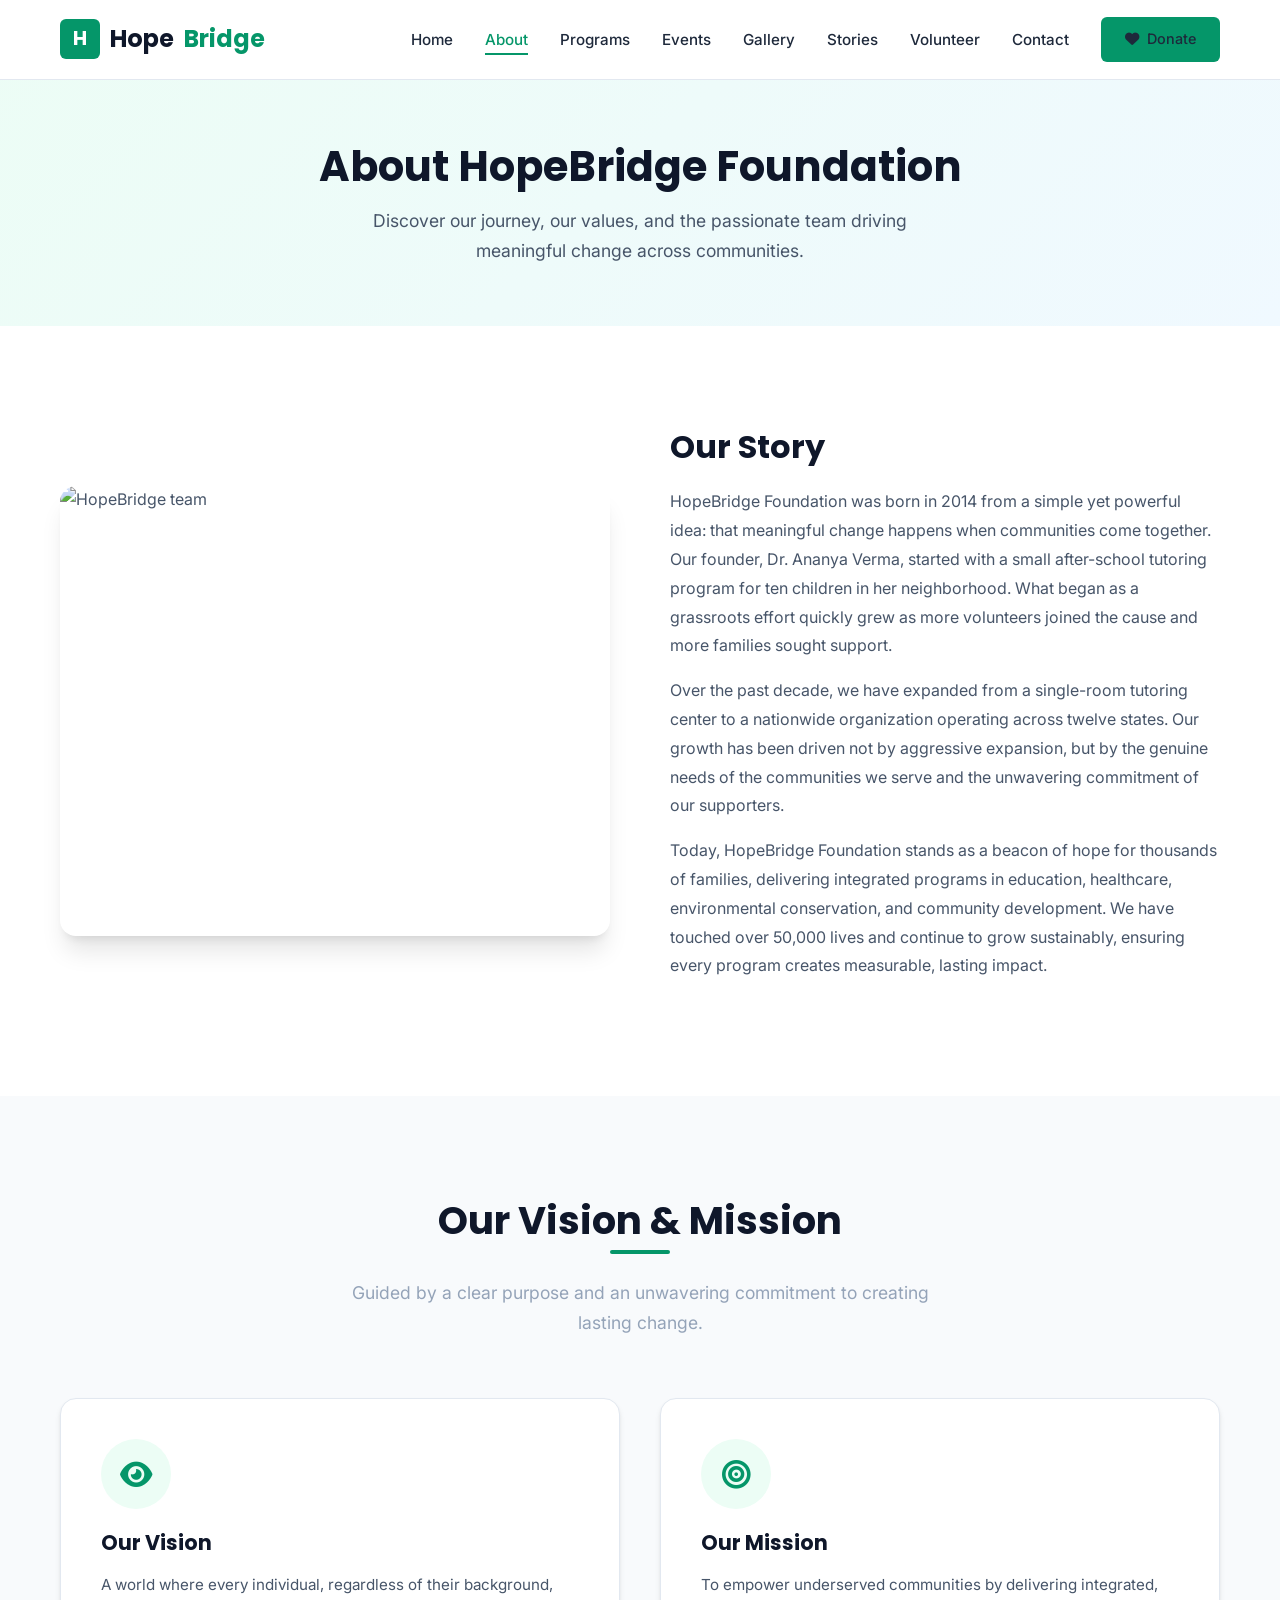
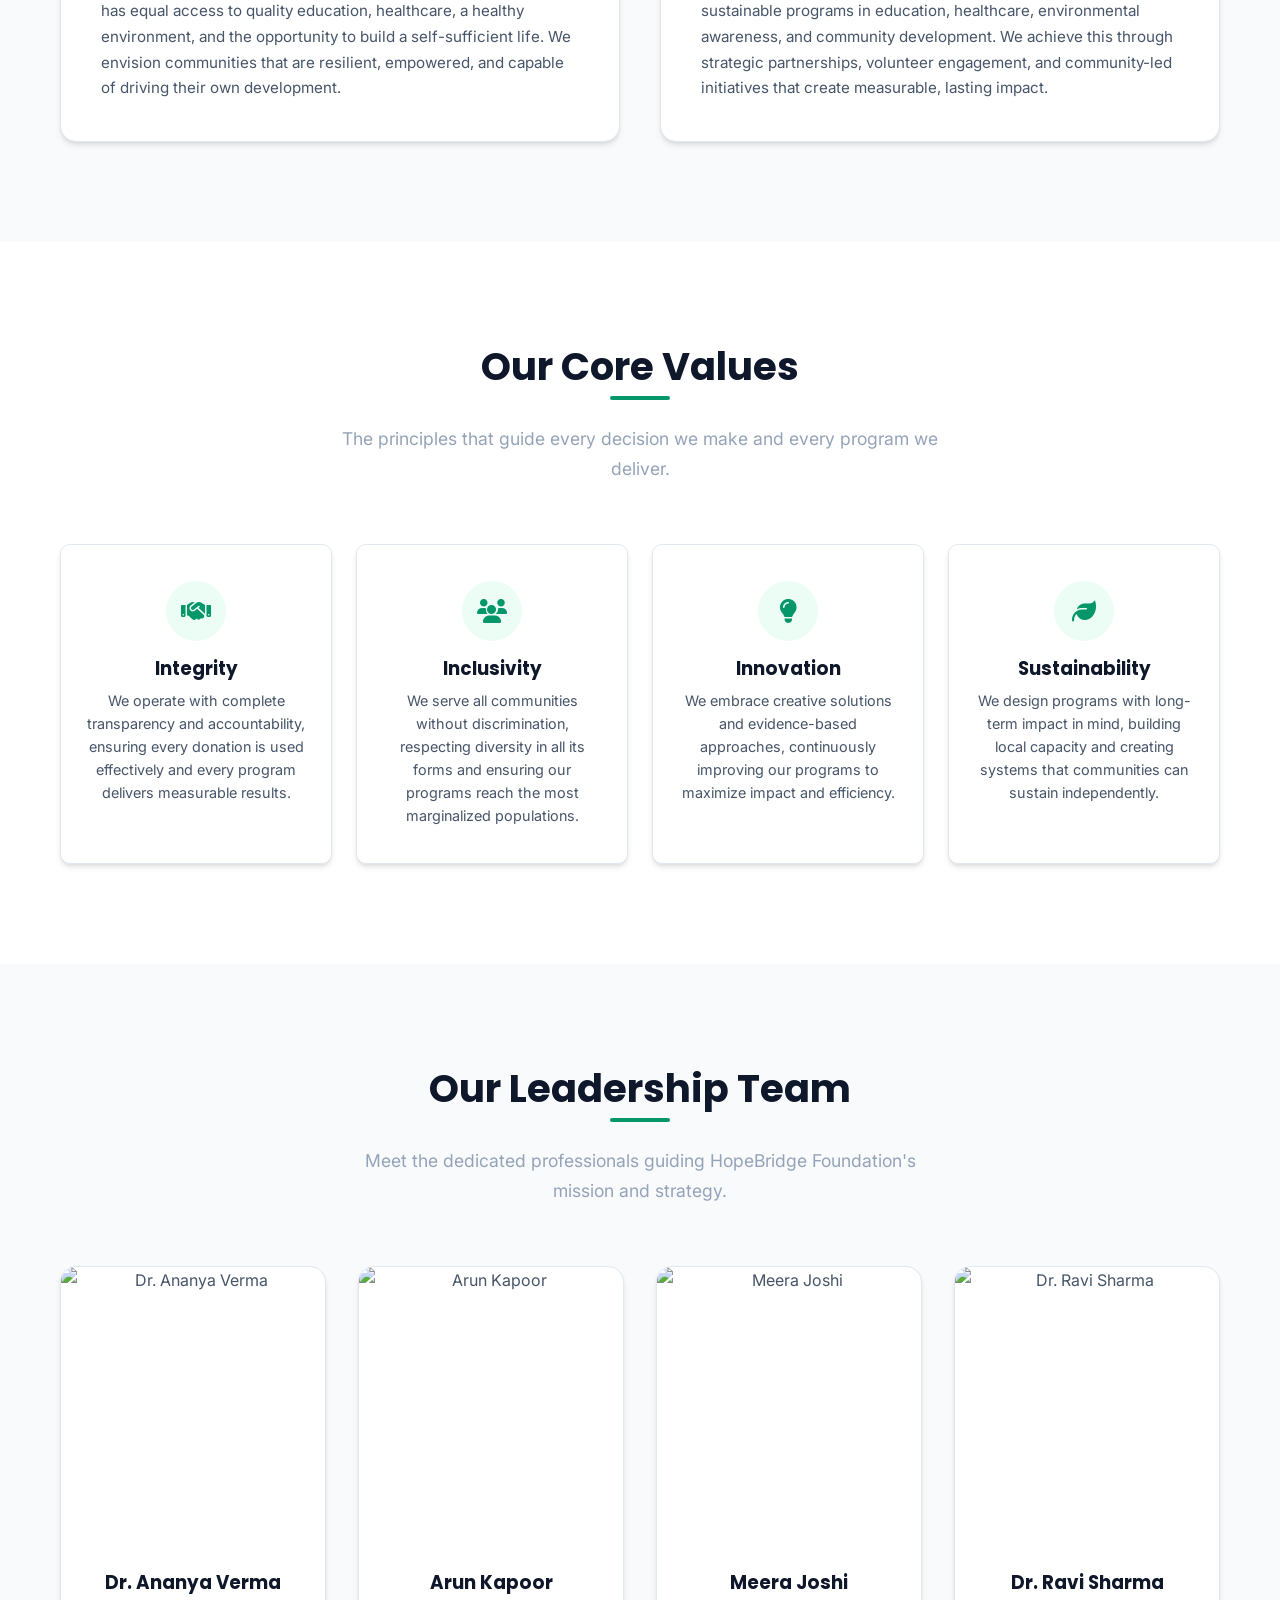
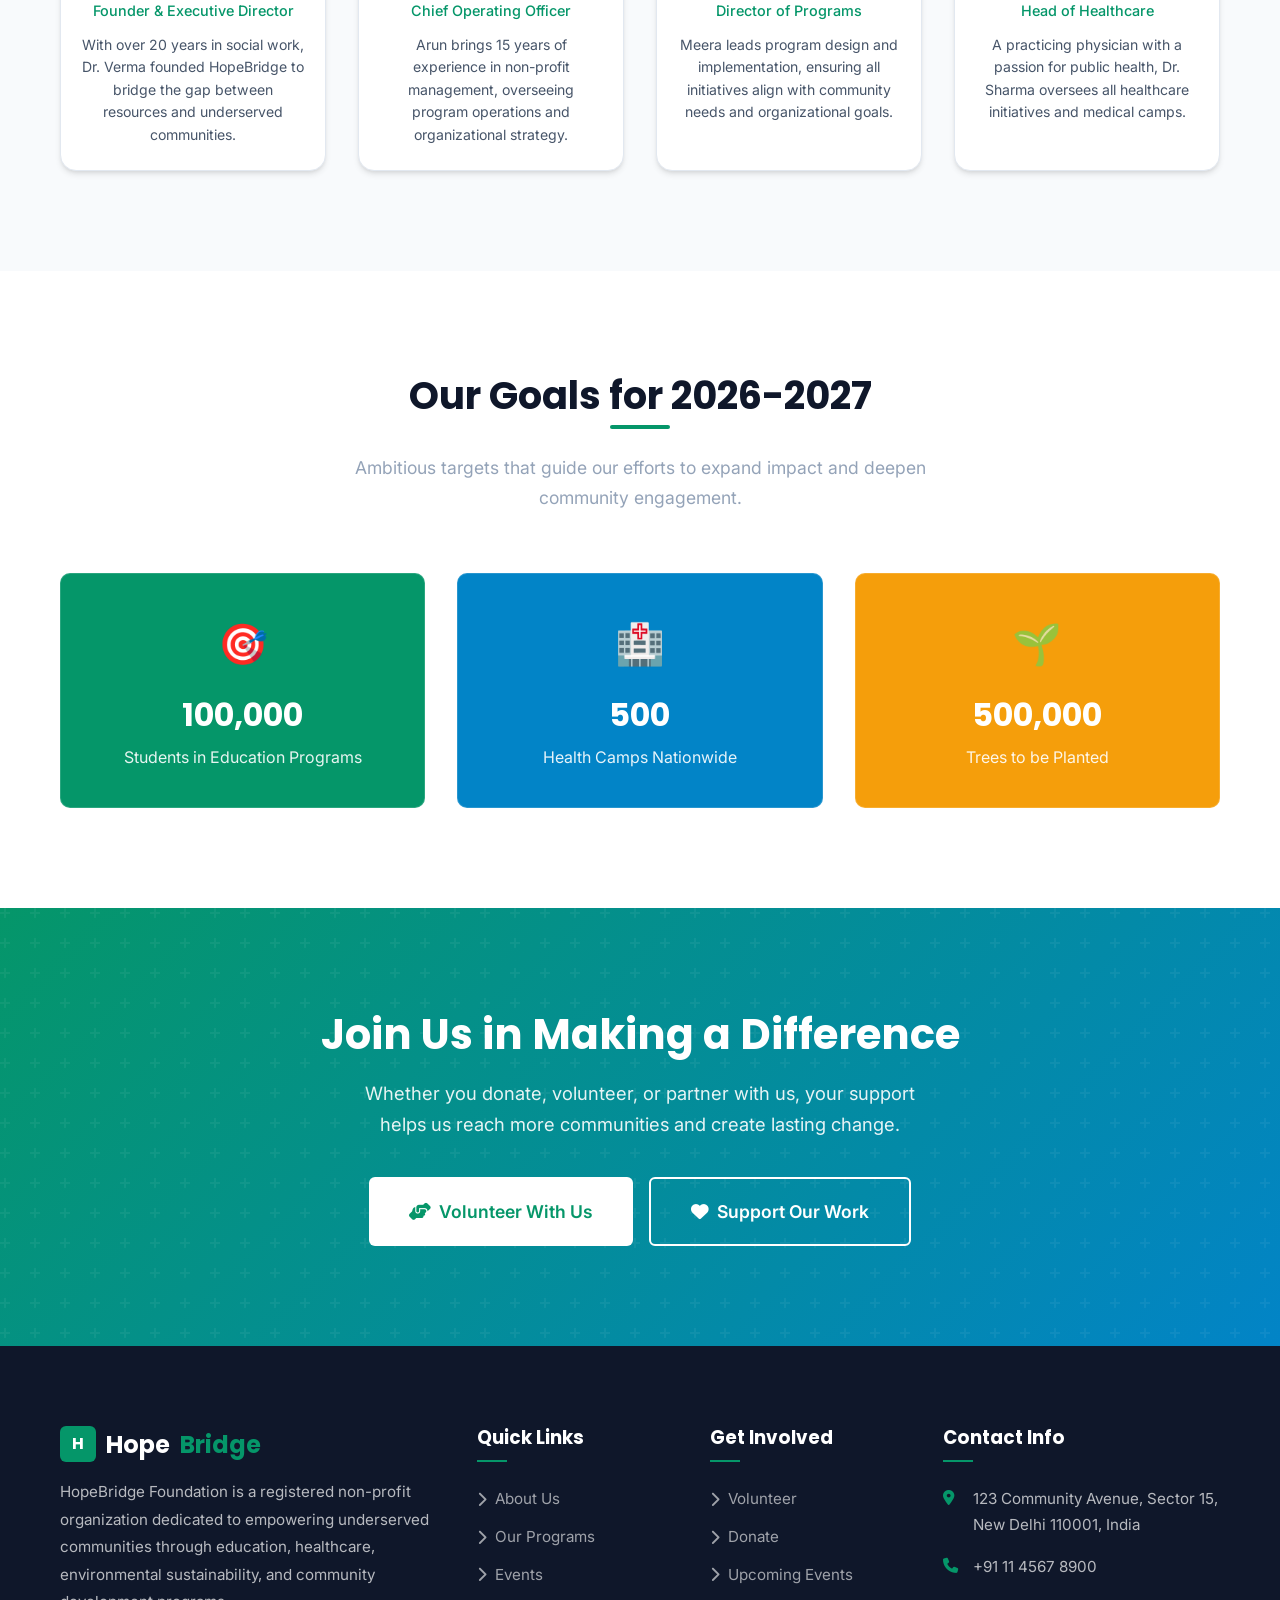
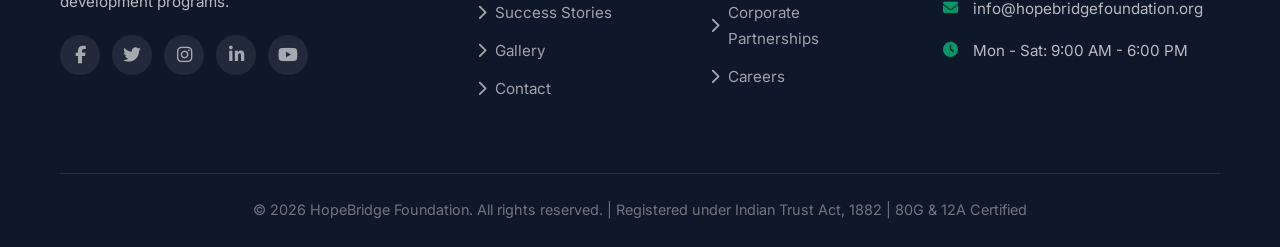
==== about.html @ fc859c62 "Initial commit: HopeBridge Foundation NGO Website" ====
<!DOCTYPE html>
<html lang="en">
<head>
  <meta charset="UTF-8">
  <meta name="viewport" content="width=device-width, initial-scale=1.0">
  <meta name="description" content="Learn about HopeBridge Foundation's story, mission, vision, core values, and leadership team. Discover how we're making a difference.">
  <title>About Us | HopeBridge Foundation</title>
  <link rel="preconnect" href="https://fonts.googleapis.com">
  <link rel="preconnect" href="https://fonts.gstatic.com" crossorigin>
  <link href="https://fonts.googleapis.com/css2?family=Inter:wght@400;500;600;700&family=Poppins:wght@600;700;800&display=swap" rel="stylesheet">
  <link rel="stylesheet" href="https://cdnjs.cloudflare.com/ajax/libs/font-awesome/6.5.1/css/all.min.css">
  <link rel="stylesheet" href="css/style.css">
  <link rel="icon" type="image/svg+xml" href="data:image/svg+xml,%3Csvg xmlns='http://www.w3.org/2000/svg' viewBox='0 0 100 100'%3E%3Crect width='100' height='100' rx='20' fill='%23059669'/%3E%3Ctext x='50' y='68' font-size='50' text-anchor='middle' fill='white' font-family='Arial' font-weight='bold'%3EH%3C/text%3E%3C/svg%3E">
</head>
<body>
  <nav class="navbar" role="navigation" aria-label="Main navigation">
    <div class="container">
      <a href="index.html" class="nav-brand">
        <div class="brand-icon">H</div>
        Hope<span>Bridge</span>
      </a>
      <ul class="nav-links" id="navLinks">
        <li><a href="index.html">Home</a></li>
        <li><a href="about.html" class="active">About</a></li>
        <li><a href="programs.html">Programs</a></li>
        <li><a href="events.html">Events</a></li>
        <li><a href="gallery.html">Gallery</a></li>
        <li><a href="stories.html">Stories</a></li>
        <li><a href="volunteer.html">Volunteer</a></li>
        <li><a href="contact.html">Contact</a></li>
        <li><a href="donate.html" class="btn btn-primary btn-sm"><i class="fas fa-heart"></i> Donate</a></li>
      </ul>
      <button class="nav-toggle" id="navToggle" aria-label="Toggle navigation menu">
        <span></span>
        <span></span>
        <span></span>
      </button>
    </div>
  </nav>

  <section class="page-header">
    <div class="container">
      <h1>About HopeBridge Foundation</h1>
      <p>Discover our journey, our values, and the passionate team driving meaningful change across communities.</p>
    </div>
  </section>

  <!-- Foundation Story -->
  <section class="section">
    <div class="container">
      <div class="about-intro">
        <div class="about-intro-image reveal">
          <img src="https://images.unsplash.com/photo-1559027615-cd4628902d4a?w=800&q=80" alt="HopeBridge team" loading="lazy">
        </div>
        <div class="about-intro-content reveal">
          <h2>Our Story</h2>
          <p>HopeBridge Foundation was born in 2014 from a simple yet powerful idea: that meaningful change happens when communities come together. Our founder, Dr. Ananya Verma, started with a small after-school tutoring program for ten children in her neighborhood. What began as a grassroots effort quickly grew as more volunteers joined the cause and more families sought support.</p>
          <p>Over the past decade, we have expanded from a single-room tutoring center to a nationwide organization operating across twelve states. Our growth has been driven not by aggressive expansion, but by the genuine needs of the communities we serve and the unwavering commitment of our supporters.</p>
          <p>Today, HopeBridge Foundation stands as a beacon of hope for thousands of families, delivering integrated programs in education, healthcare, environmental conservation, and community development. We have touched over 50,000 lives and continue to grow sustainably, ensuring every program creates measurable, lasting impact.</p>
        </div>
      </div>
    </div>
  </section>

  <!-- Vision & Mission -->
  <section class="section section-bg">
    <div class="container">
      <div class="section-header reveal">
        <h2>Our Vision & Mission</h2>
        <p>Guided by a clear purpose and an unwavering commitment to creating lasting change.</p>
      </div>
      <div style="display: grid; grid-template-columns: 1fr 1fr; gap: 40px;">
        <div class="mission-card reveal" style="text-align: left; padding: 40px;">
          <div class="mission-icon" style="margin: 0 0 20px;"><i class="fas fa-eye"></i></div>
          <h3 style="margin-bottom: 16px;">Our Vision</h3>
          <p>A world where every individual, regardless of their background, has equal access to quality education, healthcare, a healthy environment, and the opportunity to build a self-sufficient life. We envision communities that are resilient, empowered, and capable of driving their own development.</p>
        </div>
        <div class="mission-card reveal" style="text-align: left; padding: 40px;">
          <div class="mission-icon" style="margin: 0 0 20px;"><i class="fas fa-bullseye"></i></div>
          <h3 style="margin-bottom: 16px;">Our Mission</h3>
          <p>To empower underserved communities by delivering integrated, sustainable programs in education, healthcare, environmental awareness, and community development. We achieve this through strategic partnerships, volunteer engagement, and community-led initiatives that create measurable, lasting impact.</p>
        </div>
      </div>
    </div>
  </section>

  <!-- Core Values -->
  <section class="section">
    <div class="container">
      <div class="section-header reveal">
        <h2>Our Core Values</h2>
        <p>The principles that guide every decision we make and every program we deliver.</p>
      </div>
      <div class="values-grid">
        <div class="value-card reveal">
          <div class="value-icon"><i class="fas fa-handshake"></i></div>
          <h3>Integrity</h3>
          <p>We operate with complete transparency and accountability, ensuring every donation is used effectively and every program delivers measurable results.</p>
        </div>
        <div class="value-card reveal">
          <div class="value-icon"><i class="fas fa-users"></i></div>
          <h3>Inclusivity</h3>
          <p>We serve all communities without discrimination, respecting diversity in all its forms and ensuring our programs reach the most marginalized populations.</p>
        </div>
        <div class="value-card reveal">
          <div class="value-icon"><i class="fas fa-lightbulb"></i></div>
          <h3>Innovation</h3>
          <p>We embrace creative solutions and evidence-based approaches, continuously improving our programs to maximize impact and efficiency.</p>
        </div>
        <div class="value-card reveal">
          <div class="value-icon"><i class="fas fa-leaf"></i></div>
          <h3>Sustainability</h3>
          <p>We design programs with long-term impact in mind, building local capacity and creating systems that communities can sustain independently.</p>
        </div>
      </div>
    </div>
  </section>

  <!-- Leadership Team -->
  <section class="section section-bg">
    <div class="container">
      <div class="section-header reveal">
        <h2>Our Leadership Team</h2>
        <p>Meet the dedicated professionals guiding HopeBridge Foundation's mission and strategy.</p>
      </div>
      <div class="team-grid">
        <div class="team-card reveal">
          <div class="team-card-image">
            <img src="https://images.unsplash.com/photo-1573496359142-b8d87734a5a2?w=400&q=80" alt="Dr. Ananya Verma" loading="lazy">
          </div>
          <div class="team-card-body">
            <h3>Dr. Ananya Verma</h3>
            <p class="role">Founder & Executive Director</p>
            <p>With over 20 years in social work, Dr. Verma founded HopeBridge to bridge the gap between resources and underserved communities.</p>
          </div>
        </div>
        <div class="team-card reveal">
          <div class="team-card-image">
            <img src="https://images.unsplash.com/photo-1507003211169-0a1dd7228f2d?w=400&q=80" alt="Arun Kapoor" loading="lazy">
          </div>
          <div class="team-card-body">
            <h3>Arun Kapoor</h3>
            <p class="role">Chief Operating Officer</p>
            <p>Arun brings 15 years of experience in non-profit management, overseeing program operations and organizational strategy.</p>
          </div>
        </div>
        <div class="team-card reveal">
          <div class="team-card-image">
            <img src="https://images.unsplash.com/photo-1580489944761-15a19d654956?w=400&q=80" alt="Meera Joshi" loading="lazy">
          </div>
          <div class="team-card-body">
            <h3>Meera Joshi</h3>
            <p class="role">Director of Programs</p>
            <p>Meera leads program design and implementation, ensuring all initiatives align with community needs and organizational goals.</p>
          </div>
        </div>
        <div class="team-card reveal">
          <div class="team-card-image">
            <img src="https://images.unsplash.com/photo-1472099645785-5658abf4ff4e?w=400&q=80" alt="Dr. Ravi Sharma" loading="lazy">
          </div>
          <div class="team-card-body">
            <h3>Dr. Ravi Sharma</h3>
            <p class="role">Head of Healthcare</p>
            <p>A practicing physician with a passion for public health, Dr. Sharma oversees all healthcare initiatives and medical camps.</p>
          </div>
        </div>
      </div>
    </div>
  </section>

  <!-- Organizational Goals -->
  <section class="section">
    <div class="container">
      <div class="section-header reveal">
        <h2>Our Goals for 2026-2027</h2>
        <p>Ambitious targets that guide our efforts to expand impact and deepen community engagement.</p>
      </div>
      <div style="display: grid; grid-template-columns: repeat(3, 1fr); gap: 32px;">
        <div class="counter-item" style="background: var(--primary); color: white; text-align: center; padding: 36px 24px; border-radius: var(--radius);">
          <div style="font-size: 2.5rem; margin-bottom: 16px;">🎯</div>
          <h3 style="color: white; font-size: 2rem; margin-bottom: 8px;">100,000</h3>
          <p style="color: rgba(255,255,255,0.9); font-size: 1rem;">Students in Education Programs</p>
        </div>
        <div class="counter-item" style="background: var(--secondary); color: white; text-align: center; padding: 36px 24px; border-radius: var(--radius);">
          <div style="font-size: 2.5rem; margin-bottom: 16px;">🏥</div>
          <h3 style="color: white; font-size: 2rem; margin-bottom: 8px;">500</h3>
          <p style="color: rgba(255,255,255,0.9); font-size: 1rem;">Health Camps Nationwide</p>
        </div>
        <div class="counter-item" style="background: var(--accent); color: white; text-align: center; padding: 36px 24px; border-radius: var(--radius);">
          <div style="font-size: 2.5rem; margin-bottom: 16px;">🌱</div>
          <h3 style="color: white; font-size: 2rem; margin-bottom: 8px;">500,000</h3>
          <p style="color: rgba(255,255,255,0.9); font-size: 1rem;">Trees to be Planted</p>
        </div>
      </div>
    </div>
  </section>

  <!-- CTA -->
  <section class="cta-section">
    <div class="container">
      <h2 class="reveal">Join Us in Making a Difference</h2>
      <p class="reveal">Whether you donate, volunteer, or partner with us, your support helps us reach more communities and create lasting change.</p>
      <div class="cta-buttons reveal">
        <a href="volunteer.html" class="btn btn-white btn-lg"><i class="fas fa-hands-helping"></i> Volunteer With Us</a>
        <a href="donate.html" class="btn btn-outline btn-lg" style="border-color: white; color: white;"><i class="fas fa-heart"></i> Support Our Work</a>
      </div>
    </div>
  </section>

  <footer class="footer">
    <div class="container">
      <div class="footer-grid">
        <div class="footer-about">
          <h3><div class="brand-icon" style="width:36px;height:36px;font-size:1rem;display:inline-flex;align-items:center;justify-content:center;background:var(--primary);border-radius:6px;color:white;font-weight:700;">H</div> Hope<span>Bridge</span></h3>
          <p>HopeBridge Foundation is a registered non-profit organization dedicated to empowering underserved communities through education, healthcare, environmental sustainability, and community development programs.</p>
          <div class="footer-social">
            <a href="#" aria-label="Facebook"><i class="fab fa-facebook-f"></i></a>
            <a href="#" aria-label="Twitter"><i class="fab fa-twitter"></i></a>
            <a href="#" aria-label="Instagram"><i class="fab fa-instagram"></i></a>
            <a href="#" aria-label="LinkedIn"><i class="fab fa-linkedin-in"></i></a>
            <a href="#" aria-label="YouTube"><i class="fab fa-youtube"></i></a>
          </div>
        </div>
        <div>
          <h4>Quick Links</h4>
          <ul class="footer-links">
            <li><a href="about.html"><i class="fas fa-chevron-right"></i> About Us</a></li>
            <li><a href="programs.html"><i class="fas fa-chevron-right"></i> Our Programs</a></li>
            <li><a href="events.html"><i class="fas fa-chevron-right"></i> Events</a></li>
            <li><a href="stories.html"><i class="fas fa-chevron-right"></i> Success Stories</a></li>
            <li><a href="gallery.html"><i class="fas fa-chevron-right"></i> Gallery</a></li>
            <li><a href="contact.html"><i class="fas fa-chevron-right"></i> Contact</a></li>
          </ul>
        </div>
        <div>
          <h4>Get Involved</h4>
          <ul class="footer-links">
            <li><a href="volunteer.html"><i class="fas fa-chevron-right"></i> Volunteer</a></li>
            <li><a href="donate.html"><i class="fas fa-chevron-right"></i> Donate</a></li>
            <li><a href="events.html"><i class="fas fa-chevron-right"></i> Upcoming Events</a></li>
            <li><a href="#"><i class="fas fa-chevron-right"></i> Corporate Partnerships</a></li>
            <li><a href="#"><i class="fas fa-chevron-right"></i> Careers</a></li>
          </ul>
        </div>
        <div>
          <h4>Contact Info</h4>
          <ul class="footer-contact">
            <li><i class="fas fa-map-marker-alt"></i> 123 Community Avenue, Sector 15, New Delhi 110001, India</li>
            <li><i class="fas fa-phone"></i> +91 11 4567 8900</li>
            <li><i class="fas fa-envelope"></i> info@hopebridgefoundation.org</li>
            <li><i class="fas fa-clock"></i> Mon - Sat: 9:00 AM - 6:00 PM</li>
          </ul>
        </div>
      </div>
      <div class="footer-bottom">
        <p>&copy; 2026 HopeBridge Foundation. All rights reserved. | Registered under Indian Trust Act, 1882 | 80G & 12A Certified</p>
      </div>
    </div>
  </footer>

  <button class="back-to-top" id="backToTop" aria-label="Back to top">
    <i class="fas fa-arrow-up"></i>
  </button>

  <script src="js/main.js"></script>
  <script src="js/animations.js"></script>
</body>
</html>
---- css/style.css ----
/* ============================================
   HOPEBRIDGE FOUNDATION - Main Stylesheet
   ============================================ */

/* ===== CSS Variables ===== */
:root {
  --primary: #059669;
  --primary-dark: #047857;
  --primary-light: #10b981;
  --primary-bg: #ecfdf5;
  --secondary: #0284c7;
  --secondary-dark: #0369a1;
  --secondary-light: #38bdf8;
  --secondary-bg: #f0f9ff;
  --accent: #f59e0b;
  --accent-dark: #d97706;
  --accent-bg: #fffbeb;
  --dark: #0f172a;
  --dark-2: #1e293b;
  --text: #475569;
  --text-light: #94a3b8;
  --border: #e2e8f0;
  --bg-light: #f8fafc;
  --white: #ffffff;
  --danger: #ef4444;
  --success: #22c55e;
  --shadow-sm: 0 1px 2px rgba(0,0,0,0.05);
  --shadow: 0 4px 6px -1px rgba(0,0,0,0.1), 0 2px 4px -2px rgba(0,0,0,0.1);
  --shadow-lg: 0 10px 15px -3px rgba(0,0,0,0.1), 0 4px 6px -4px rgba(0,0,0,0.1);
  --shadow-xl: 0 20px 25px -5px rgba(0,0,0,0.1), 0 8px 10px -6px rgba(0,0,0,0.1);
  --radius-sm: 6px;
  --radius: 10px;
  --radius-lg: 16px;
  --radius-xl: 24px;
  --transition: all 0.3s ease;
  --font-heading: 'Poppins', sans-serif;
  --font-body: 'Inter', sans-serif;
  --max-width: 1200px;
  --header-height: 80px;
}

/* ===== Reset & Base ===== */
*, *::before, *::after {
  margin: 0;
  padding: 0;
  box-sizing: border-box;
}

html {
  scroll-behavior: smooth;
  scroll-padding-top: var(--header-height);
}

body {
  font-family: var(--font-body);
  color: var(--text);
  line-height: 1.7;
  overflow-x: hidden;
  -webkit-font-smoothing: antialiased;
}

h1, h2, h3, h4, h5, h6 {
  font-family: var(--font-heading);
  color: var(--dark);
  line-height: 1.3;
  font-weight: 700;
}

a {
  text-decoration: none;
  color: inherit;
  transition: var(--transition);
}

ul {
  list-style: none;
}

img {
  max-width: 100%;
  height: auto;
  display: block;
}

.container {
  width: 100%;
  max-width: var(--max-width);
  margin: 0 auto;
  padding: 0 20px;
}

.section {
  padding: 100px 0;
}

.section-header {
  text-align: center;
  margin-bottom: 60px;
}

.section-header h2 {
  font-size: 2.4rem;
  margin-bottom: 16px;
  position: relative;
  display: inline-block;
}

.section-header h2::after {
  content: '';
  position: absolute;
  bottom: -8px;
  left: 50%;
  transform: translateX(-50%);
  width: 60px;
  height: 4px;
  background: var(--primary);
  border-radius: 2px;
}

.section-header p {
  font-size: 1.1rem;
  color: var(--text-light);
  max-width: 600px;
  margin: 16px auto 0;
}

.section-bg {
  background: var(--bg-light);
}

/* ===== Buttons ===== */
.btn {
  display: inline-flex;
  align-items: center;
  gap: 8px;
  padding: 14px 32px;
  border-radius: var(--radius-sm);
  font-family: var(--font-body);
  font-size: 1rem;
  font-weight: 600;
  cursor: pointer;
  transition: var(--transition);
  border: none;
  outline: none;
  position: relative;
  overflow: hidden;
}

.btn-primary {
  background: var(--primary);
  color: var(--white);
}

.btn-primary:hover {
  background: var(--primary-dark);
  transform: translateY(-2px);
  box-shadow: var(--shadow-lg);
}

.btn-secondary {
  background: var(--secondary);
  color: var(--white);
}

.btn-secondary:hover {
  background: var(--secondary-dark);
  transform: translateY(-2px);
  box-shadow: var(--shadow-lg);
}

.btn-outline {
  background: transparent;
  color: var(--primary);
  border: 2px solid var(--primary);
}

.btn-outline:hover {
  background: var(--primary);
  color: var(--white);
  transform: translateY(-2px);
}

.btn-white {
  background: var(--white);
  color: var(--primary);
}

.btn-white:hover {
  background: var(--bg-light);
  transform: translateY(-2px);
  box-shadow: var(--shadow-lg);
}

.btn-lg {
  padding: 18px 40px;
  font-size: 1.1rem;
}

.btn-sm {
  padding: 10px 20px;
  font-size: 0.9rem;
}

/* ===== Navigation ===== */
.navbar {
  position: fixed;
  top: 0;
  left: 0;
  width: 100%;
  z-index: 1000;
  background: var(--white);
  border-bottom: 1px solid var(--border);
  transition: var(--transition);
  height: var(--header-height);
}

.navbar.scrolled {
  box-shadow: var(--shadow-lg);
}

.navbar .container {
  display: flex;
  align-items: center;
  justify-content: space-between;
  height: 100%;
}

.nav-brand {
  display: flex;
  align-items: center;
  gap: 10px;
  font-family: var(--font-heading);
  font-size: 1.5rem;
  font-weight: 700;
  color: var(--dark);
}

.nav-brand .brand-icon {
  width: 40px;
  height: 40px;
  background: var(--primary);
  border-radius: var(--radius-sm);
  display: flex;
  align-items: center;
  justify-content: center;
  color: var(--white);
  font-size: 1.2rem;
  font-weight: 700;
}

.nav-brand span {
  color: var(--primary);
}

.nav-links {
  display: flex;
  align-items: center;
  gap: 32px;
}

.nav-links a {
  font-size: 0.95rem;
  font-weight: 500;
  color: var(--dark-2);
  position: relative;
  padding: 4px 0;
}

.nav-links a::after {
  content: '';
  position: absolute;
  bottom: -2px;
  left: 0;
  width: 0;
  height: 2px;
  background: var(--primary);
  transition: var(--transition);
}

.nav-links a:hover::after,
.nav-links a.active::after {
  width: 100%;
}

.nav-links a:hover {
  color: var(--primary);
}

.nav-links a.active {
  color: var(--primary);
}

.nav-links .btn {
  padding: 10px 24px;
  font-size: 0.9rem;
}

.nav-toggle {
  display: none;
  flex-direction: column;
  gap: 5px;
  cursor: pointer;
  padding: 4px;
  background: none;
  border: none;
}

.nav-toggle span {
  display: block;
  width: 25px;
  height: 2.5px;
  background: var(--dark);
  border-radius: 2px;
  transition: var(--transition);
}

/* ===== Hero Section ===== */
.hero {
  min-height: 100vh;
  display: flex;
  align-items: center;
  padding-top: var(--header-height);
  background: linear-gradient(135deg, var(--primary-bg) 0%, var(--secondary-bg) 100%);
  position: relative;
  overflow: hidden;
}

.hero::before {
  content: '';
  position: absolute;
  top: -50%;
  right: -20%;
  width: 600px;
  height: 600px;
  background: radial-gradient(circle, rgba(5,150,105,0.08) 0%, transparent 70%);
  border-radius: 50%;
}

.hero::after {
  content: '';
  position: absolute;
  bottom: -30%;
  left: -10%;
  width: 400px;
  height: 400px;
  background: radial-gradient(circle, rgba(2,132,199,0.08) 0%, transparent 70%);
  border-radius: 50%;
}

.hero .container {
  display: grid;
  grid-template-columns: 1fr 1fr;
  gap: 60px;
  align-items: center;
  position: relative;
  z-index: 1;
}

.hero-content h1 {
  font-size: 3.5rem;
  margin-bottom: 20px;
  line-height: 1.2;
}

.hero-content h1 span {
  color: var(--primary);
}

.hero-content p {
  font-size: 1.15rem;
  color: var(--text);
  margin-bottom: 36px;
  max-width: 540px;
  line-height: 1.8;
}

.hero-buttons {
  display: flex;
  gap: 16px;
  flex-wrap: wrap;
}

.hero-image {
  position: relative;
}

.hero-image img {
  border-radius: var(--radius-lg);
  box-shadow: var(--shadow-xl);
  width: 100%;
  height: 500px;
  object-fit: cover;
}

.hero-stats {
  display: grid;
  grid-template-columns: repeat(3, 1fr);
  gap: 24px;
  margin-top: 60px;
  position: relative;
  z-index: 1;
}

.hero-stat {
  text-align: center;
  padding: 20px;
  background: var(--white);
  border-radius: var(--radius);
  box-shadow: var(--shadow);
}

.hero-stat h3 {
  font-size: 2rem;
  color: var(--primary);
  margin-bottom: 4px;
}

.hero-stat p {
  font-size: 0.9rem;
  color: var(--text-light);
  margin-bottom: 0;
}

/* ===== Mission Section ===== */
.mission-grid {
  display: grid;
  grid-template-columns: repeat(3, 1fr);
  gap: 32px;
}

.mission-card {
  text-align: center;
  padding: 40px 28px;
  background: var(--white);
  border-radius: var(--radius-lg);
  box-shadow: var(--shadow);
  transition: var(--transition);
  border: 1px solid var(--border);
}

.mission-card:hover {
  transform: translateY(-8px);
  box-shadow: var(--shadow-xl);
  border-color: var(--primary);
}

.mission-icon {
  width: 70px;
  height: 70px;
  margin: 0 auto 24px;
  background: var(--primary-bg);
  border-radius: 50%;
  display: flex;
  align-items: center;
  justify-content: center;
  font-size: 1.8rem;
  color: var(--primary);
  transition: var(--transition);
}

.mission-card:hover .mission-icon {
  background: var(--primary);
  color: var(--white);
}

.mission-card h3 {
  font-size: 1.3rem;
  margin-bottom: 12px;
}

.mission-card p {
  font-size: 0.95rem;
  color: var(--text);
  line-height: 1.7;
}

/* ===== Counter Section ===== */
.counters {
  background: linear-gradient(135deg, var(--primary) 0%, var(--primary-dark) 100%);
  padding: 80px 0;
}

.counters .section-header h2 {
  color: var(--white);
}

.counters .section-header h2::after {
  background: var(--white);
}

.counters .section-header p {
  color: rgba(255,255,255,0.8);
}

.counter-grid {
  display: grid;
  grid-template-columns: repeat(4, 1fr);
  gap: 32px;
}

.counter-item {
  text-align: center;
  padding: 32px 20px;
  background: rgba(255,255,255,0.1);
  border-radius: var(--radius);
  backdrop-filter: blur(10px);
  border: 1px solid rgba(255,255,255,0.15);
  transition: var(--transition);
}

.counter-item:hover {
  background: rgba(255,255,255,0.15);
  transform: translateY(-4px);
}

.counter-item .counter-icon {
  font-size: 2.5rem;
  margin-bottom: 16px;
  color: rgba(255,255,255,0.9);
}

.counter-item .counter-number {
  font-family: var(--font-heading);
  font-size: 2.8rem;
  font-weight: 700;
  color: var(--white);
  margin-bottom: 8px;
}

.counter-item .counter-label {
  font-size: 1rem;
  color: rgba(255,255,255,0.8);
  font-weight: 500;
}

/* ===== Programs Section ===== */
.programs-grid {
  display: grid;
  grid-template-columns: repeat(2, 1fr);
  gap: 32px;
}

.program-card {
  background: var(--white);
  border-radius: var(--radius-lg);
  overflow: hidden;
  box-shadow: var(--shadow);
  border: 1px solid var(--border);
  transition: var(--transition);
}

.program-card:hover {
  transform: translateY(-6px);
  box-shadow: var(--shadow-xl);
}

.program-card-image {
  height: 240px;
  overflow: hidden;
}

.program-card-image img {
  width: 100%;
  height: 100%;
  object-fit: cover;
  transition: var(--transition);
}

.program-card:hover .program-card-image img {
  transform: scale(1.05);
}

.program-card-body {
  padding: 32px;
}

.program-card-body .program-icon {
  width: 50px;
  height: 50px;
  background: var(--primary-bg);
  border-radius: var(--radius);
  display: flex;
  align-items: center;
  justify-content: center;
  font-size: 1.4rem;
  color: var(--primary);
  margin-bottom: 16px;
}

.program-card-body h3 {
  font-size: 1.4rem;
  margin-bottom: 12px;
}

.program-card-body p {
  font-size: 0.95rem;
  color: var(--text);
  margin-bottom: 20px;
  line-height: 1.7;
}

/* ===== Stories Preview ===== */
.stories-preview {
  display: grid;
  grid-template-columns: repeat(3, 1fr);
  gap: 32px;
}

.story-card {
  background: var(--white);
  border-radius: var(--radius-lg);
  overflow: hidden;
  box-shadow: var(--shadow);
  border: 1px solid var(--border);
  transition: var(--transition);
}

.story-card:hover {
  transform: translateY(-6px);
  box-shadow: var(--shadow-xl);
}

.story-card-image {
  height: 240px;
  overflow: hidden;
}

.story-card-image img {
  width: 100%;
  height: 100%;
  object-fit: cover;
  transition: var(--transition);
}

.story-card:hover .story-card-image img {
  transform: scale(1.05);
}

.story-card-body {
  padding: 28px;
}

.story-card-body .story-quote {
  color: var(--primary);
  font-size: 1.2rem;
  margin-bottom: 12px;
}

.story-card-body p {
  font-size: 0.95rem;
  color: var(--text);
  line-height: 1.7;
  margin-bottom: 16px;
  font-style: italic;
}

.story-author {
  display: flex;
  align-items: center;
  gap: 12px;
  padding-top: 16px;
  border-top: 1px solid var(--border);
}

.story-author img {
  width: 48px;
  height: 48px;
  border-radius: 50%;
  object-fit: cover;
}

.story-author-info h4 {
  font-size: 1rem;
  margin-bottom: 2px;
}

.story-author-info span {
  font-size: 0.85rem;
  color: var(--text-light);
}

/* ===== CTA Section ===== */
.cta-section {
  background: linear-gradient(135deg, var(--primary) 0%, var(--secondary) 100%);
  padding: 100px 0;
  text-align: center;
  position: relative;
  overflow: hidden;
}

.cta-section::before {
  content: '';
  position: absolute;
  top: 0;
  left: 0;
  right: 0;
  bottom: 0;
  background: url("data:image/svg+xml,%3Csvg width='60' height='60' viewBox='0 0 60 60' xmlns='http://www.w3.org/2000/svg'%3E%3Cg fill='none' fill-rule='evenodd'%3E%3Cg fill='%23ffffff' fill-opacity='0.05'%3E%3Cpath d='M36 34v-4h-2v4h-4v2h4v4h2v-4h4v-2h-4zm0-30V0h-2v4h-4v2h4v4h2V6h4V4h-4zM6 34v-4H4v4H0v2h4v4h2v-4h4v-2H6zM6 4V0H4v4H0v2h4v4h2V6h4V4H6z'/%3E%3C/g%3E%3C/g%3E%3C/svg%3E");
}

.cta-section h2 {
  font-size: 2.6rem;
  color: var(--white);
  margin-bottom: 16px;
  position: relative;
}

.cta-section p {
  font-size: 1.15rem;
  color: rgba(255,255,255,0.9);
  margin-bottom: 36px;
  max-width: 600px;
  margin-left: auto;
  margin-right: auto;
  position: relative;
}

.cta-buttons {
  display: flex;
  gap: 16px;
  justify-content: center;
  flex-wrap: wrap;
  position: relative;
}

/* ===== Testimonials ===== */
.testimonials {
  overflow: hidden;
}

.testimonial-slider {
  display: flex;
  gap: 32px;
  transition: transform 0.5s ease;
  overflow-x: auto;
  scroll-snap-type: x mandatory;
  -webkit-overflow-scrolling: touch;
  padding-bottom: 20px;
}

.testimonial-slider::-webkit-scrollbar {
  height: 6px;
}

.testimonial-slider::-webkit-scrollbar-track {
  background: var(--border);
  border-radius: 3px;
}

.testimonial-slider::-webkit-scrollbar-thumb {
  background: var(--primary);
  border-radius: 3px;
}

.testimonial-card {
  flex: 0 0 380px;
  scroll-snap-align: start;
  background: var(--white);
  border-radius: var(--radius-lg);
  padding: 36px;
  box-shadow: var(--shadow);
  border: 1px solid var(--border);
}

.testimonial-card .stars {
  color: var(--accent);
  margin-bottom: 16px;
  font-size: 1.1rem;
}

.testimonial-card > p {
  font-size: 0.95rem;
  line-height: 1.8;
  color: var(--text);
  margin-bottom: 24px;
  font-style: italic;
}

.testimonial-author {
  display: flex;
  align-items: center;
  gap: 14px;
}

.testimonial-author img {
  width: 56px;
  height: 56px;
  border-radius: 50%;
  object-fit: cover;
}

.testimonial-author h4 {
  font-size: 1.05rem;
  margin-bottom: 2px;
}

.testimonial-author span {
  font-size: 0.85rem;
  color: var(--text-light);
}

/* ===== Footer ===== */
.footer {
  background: var(--dark);
  color: rgba(255,255,255,0.7);
  padding: 80px 0 0;
}

.footer-grid {
  display: grid;
  grid-template-columns: 2fr 1fr 1fr 1.5fr;
  gap: 48px;
  padding-bottom: 60px;
  border-bottom: 1px solid rgba(255,255,255,0.1);
}

.footer-about h3 {
  color: var(--white);
  font-size: 1.5rem;
  margin-bottom: 16px;
  display: flex;
  align-items: center;
  gap: 10px;
}

.footer-about h3 span {
  color: var(--primary);
}

.footer-about p {
  font-size: 0.95rem;
  line-height: 1.8;
  margin-bottom: 20px;
}

.footer-social {
  display: flex;
  gap: 12px;
}

.footer-social a {
  width: 40px;
  height: 40px;
  background: rgba(255,255,255,0.08);
  border-radius: 50%;
  display: flex;
  align-items: center;
  justify-content: center;
  color: rgba(255,255,255,0.6);
  transition: var(--transition);
  font-size: 1.1rem;
}

.footer-social a:hover {
  background: var(--primary);
  color: var(--white);
  transform: translateY(-3px);
}

.footer h4 {
  color: var(--white);
  font-size: 1.15rem;
  margin-bottom: 24px;
  position: relative;
  padding-bottom: 12px;
}

.footer h4::after {
  content: '';
  position: absolute;
  bottom: 0;
  left: 0;
  width: 30px;
  height: 2px;
  background: var(--primary);
}

.footer-links li {
  margin-bottom: 12px;
}

.footer-links a {
  color: rgba(255,255,255,0.6);
  font-size: 0.95rem;
  transition: var(--transition);
  display: flex;
  align-items: center;
  gap: 8px;
}

.footer-links a:hover {
  color: var(--primary);
  padding-left: 4px;
}

.footer-contact li {
  display: flex;
  gap: 12px;
  margin-bottom: 16px;
  font-size: 0.95rem;
}

.footer-contact li i {
  color: var(--primary);
  margin-top: 4px;
  min-width: 18px;
}

.footer-bottom {
  padding: 24px 0;
  text-align: center;
  font-size: 0.9rem;
  color: rgba(255,255,255,0.4);
}

/* ===== Back to Top ===== */
.back-to-top {
  position: fixed;
  bottom: 30px;
  right: 30px;
  width: 48px;
  height: 48px;
  background: var(--primary);
  color: var(--white);
  border: none;
  border-radius: 50%;
  cursor: pointer;
  display: flex;
  align-items: center;
  justify-content: center;
  font-size: 1.2rem;
  box-shadow: var(--shadow-lg);
  transition: var(--transition);
  opacity: 0;
  visibility: hidden;
  z-index: 999;
}

.back-to-top.visible {
  opacity: 1;
  visibility: visible;
}

.back-to-top:hover {
  background: var(--primary-dark);
  transform: translateY(-4px);
}

/* ===== Page Header (inner pages) ===== */
.page-header {
  padding: 140px 0 60px;
  background: linear-gradient(135deg, var(--primary-bg) 0%, var(--secondary-bg) 100%);
  text-align: center;
}

.page-header h1 {
  font-size: 2.6rem;
  margin-bottom: 12px;
}

.page-header p {
  font-size: 1.1rem;
  color: var(--text);
  max-width: 600px;
  margin: 0 auto;
}

/* ===== About Page ===== */
.about-intro {
  display: grid;
  grid-template-columns: 1fr 1fr;
  gap: 60px;
  align-items: center;
}

.about-intro-image img {
  border-radius: var(--radius-lg);
  box-shadow: var(--shadow-xl);
  width: 100%;
  height: 450px;
  object-fit: cover;
}

.about-intro-content h2 {
  font-size: 2rem;
  margin-bottom: 20px;
}

.about-intro-content p {
  margin-bottom: 16px;
  line-height: 1.8;
}

.values-grid {
  display: grid;
  grid-template-columns: repeat(4, 1fr);
  gap: 24px;
}

.value-card {
  text-align: center;
  padding: 36px 24px;
  background: var(--white);
  border-radius: var(--radius);
  box-shadow: var(--shadow);
  border: 1px solid var(--border);
  transition: var(--transition);
}

.value-card:hover {
  transform: translateY(-4px);
  box-shadow: var(--shadow-lg);
}

.value-card .value-icon {
  width: 60px;
  height: 60px;
  margin: 0 auto 16px;
  background: var(--primary-bg);
  border-radius: 50%;
  display: flex;
  align-items: center;
  justify-content: center;
  font-size: 1.5rem;
  color: var(--primary);
}

.value-card h3 {
  font-size: 1.15rem;
  margin-bottom: 8px;
}

.value-card p {
  font-size: 0.9rem;
  color: var(--text);
  line-height: 1.6;
}

/* ===== Team Section ===== */
.team-grid {
  display: grid;
  grid-template-columns: repeat(4, 1fr);
  gap: 32px;
}

.team-card {
  text-align: center;
  background: var(--white);
  border-radius: var(--radius-lg);
  overflow: hidden;
  box-shadow: var(--shadow);
  border: 1px solid var(--border);
  transition: var(--transition);
}

.team-card:hover {
  transform: translateY(-6px);
  box-shadow: var(--shadow-xl);
}

.team-card-image {
  height: 280px;
  overflow: hidden;
}

.team-card-image img {
  width: 100%;
  height: 100%;
  object-fit: cover;
  transition: var(--transition);
}

.team-card:hover .team-card-image img {
  transform: scale(1.05);
}

.team-card-body {
  padding: 24px 20px;
}

.team-card-body h3 {
  font-size: 1.15rem;
  margin-bottom: 4px;
}

.team-card-body .role {
  font-size: 0.9rem;
  color: var(--primary);
  font-weight: 500;
  margin-bottom: 12px;
}

.team-card-body p {
  font-size: 0.88rem;
  color: var(--text);
  line-height: 1.6;
}

/* ===== Programs Detail ===== */
.program-detail {
  display: grid;
  grid-template-columns: 1fr 1fr;
  gap: 60px;
  align-items: center;
  margin-bottom: 80px;
  padding: 40px;
  background: var(--white);
  border-radius: var(--radius-lg);
  box-shadow: var(--shadow);
  border: 1px solid var(--border);
}

.program-detail:last-child {
  margin-bottom: 0;
}

.program-detail.reverse {
  direction: rtl;
}

.program-detail.reverse > * {
  direction: ltr;
}

.program-detail-image {
  border-radius: var(--radius);
  overflow: hidden;
}

.program-detail-image img {
  width: 100%;
  height: 350px;
  object-fit: cover;
  border-radius: var(--radius);
}

.program-detail-content h3 {
  font-size: 1.6rem;
  margin-bottom: 16px;
  color: var(--primary);
}

.program-detail-content p {
  margin-bottom: 12px;
  line-height: 1.8;
}

.program-detail-content h4 {
  font-size: 1.1rem;
  margin: 20px 0 12px;
  color: var(--dark);
}

.program-detail-content ul {
  margin-bottom: 20px;
}

.program-detail-content ul li {
  padding: 6px 0;
  display: flex;
  align-items: flex-start;
  gap: 10px;
  font-size: 0.95rem;
}

.program-detail-content ul li::before {
  content: '\f00c';
  font-family: 'Font Awesome 6 Free';
  font-weight: 900;
  color: var(--primary);
  margin-top: 2px;
}

/* ===== Events Page ===== */
.events-grid {
  display: grid;
  grid-template-columns: repeat(3, 1fr);
  gap: 32px;
}

.event-card {
  background: var(--white);
  border-radius: var(--radius-lg);
  overflow: hidden;
  box-shadow: var(--shadow);
  border: 1px solid var(--border);
  transition: var(--transition);
}

.event-card:hover {
  transform: translateY(-6px);
  box-shadow: var(--shadow-xl);
}

.event-card-image {
  height: 220px;
  overflow: hidden;
  position: relative;
}

.event-card-image img {
  width: 100%;
  height: 100%;
  object-fit: cover;
  transition: var(--transition);
}

.event-card:hover .event-card-image img {
  transform: scale(1.05);
}

.event-date-badge {
  position: absolute;
  top: 16px;
  left: 16px;
  background: var(--primary);
  color: var(--white);
  padding: 8px 14px;
  border-radius: var(--radius-sm);
  text-align: center;
  font-weight: 700;
  font-family: var(--font-heading);
}

.event-date-badge .day {
  font-size: 1.3rem;
  display: block;
  line-height: 1;
}

.event-date-badge .month {
  font-size: 0.75rem;
  text-transform: uppercase;
  letter-spacing: 1px;
}

.event-card-body {
  padding: 24px;
}

.event-card-body .event-category {
  font-size: 0.85rem;
  color: var(--primary);
  font-weight: 600;
  text-transform: uppercase;
  letter-spacing: 0.5px;
  margin-bottom: 8px;
}

.event-card-body h3 {
  font-size: 1.2rem;
  margin-bottom: 12px;
}

.event-card-body p {
  font-size: 0.9rem;
  color: var(--text);
  line-height: 1.7;
  margin-bottom: 16px;
}

.event-meta {
  display: flex;
  flex-direction: column;
  gap: 6px;
  margin-bottom: 20px;
  font-size: 0.88rem;
  color: var(--text-light);
}

.event-meta span {
  display: flex;
  align-items: center;
  gap: 8px;
}

.event-meta i {
  color: var(--primary);
  width: 16px;
}

/* ===== Gallery Page ===== */
.gallery-filters {
  display: flex;
  justify-content: center;
  gap: 12px;
  margin-bottom: 40px;
  flex-wrap: wrap;
}

.gallery-filter {
  padding: 10px 24px;
  border: 2px solid var(--border);
  border-radius: 30px;
  background: var(--white);
  color: var(--text);
  font-family: var(--font-body);
  font-size: 0.9rem;
  font-weight: 500;
  cursor: pointer;
  transition: var(--transition);
}

.gallery-filter:hover,
.gallery-filter.active {
  background: var(--primary);
  color: var(--white);
  border-color: var(--primary);
}

.gallery-grid {
  display: grid;
  grid-template-columns: repeat(3, 1fr);
  gap: 20px;
}

.gallery-item {
  position: relative;
  border-radius: var(--radius);
  overflow: hidden;
  cursor: pointer;
  aspect-ratio: 4/3;
}

.gallery-item img {
  width: 100%;
  height: 100%;
  object-fit: cover;
  transition: var(--transition);
}

.gallery-item:hover img {
  transform: scale(1.08);
}

.gallery-item-overlay {
  position: absolute;
  inset: 0;
  background: rgba(0,0,0,0.5);
  display: flex;
  align-items: center;
  justify-content: center;
  opacity: 0;
  transition: var(--transition);
}

.gallery-item:hover .gallery-item-overlay {
  opacity: 1;
}

.gallery-item-overlay i {
  color: var(--white);
  font-size: 2rem;
}

/* Lightbox */
.lightbox {
  position: fixed;
  inset: 0;
  background: rgba(0,0,0,0.92);
  z-index: 9999;
  display: flex;
  align-items: center;
  justify-content: center;
  opacity: 0;
  visibility: hidden;
  transition: var(--transition);
}

.lightbox.active {
  opacity: 1;
  visibility: visible;
}

.lightbox img {
  max-width: 90%;
  max-height: 85vh;
  border-radius: var(--radius);
  box-shadow: var(--shadow-xl);
}

.lightbox-close {
  position: absolute;
  top: 30px;
  right: 30px;
  width: 50px;
  height: 50px;
  background: rgba(255,255,255,0.1);
  border: none;
  border-radius: 50%;
  color: var(--white);
  font-size: 1.5rem;
  cursor: pointer;
  display: flex;
  align-items: center;
  justify-content: center;
  transition: var(--transition);
}

.lightbox-close:hover {
  background: rgba(255,255,255,0.2);
}

.lightbox-nav {
  position: absolute;
  top: 50%;
  transform: translateY(-50%);
  width: 50px;
  height: 50px;
  background: rgba(255,255,255,0.1);
  border: none;
  border-radius: 50%;
  color: var(--white);
  font-size: 1.5rem;
  cursor: pointer;
  display: flex;
  align-items: center;
  justify-content: center;
  transition: var(--transition);
}

.lightbox-nav:hover {
  background: rgba(255,255,255,0.2);
}

.lightbox-nav.prev {
  left: 30px;
}

.lightbox-nav.next {
  right: 30px;
}

/* ===== Success Stories ===== */
.stories-full {
  display: grid;
  gap: 40px;
}

.story-full-card {
  display: grid;
  grid-template-columns: 1fr 1fr;
  gap: 40px;
  background: var(--white);
  border-radius: var(--radius-lg);
  overflow: hidden;
  box-shadow: var(--shadow);
  border: 1px solid var(--border);
  align-items: center;
}

.story-full-card:nth-child(even) {
  direction: rtl;
}

.story-full-card:nth-child(even) > * {
  direction: ltr;
}

.story-full-image {
  height: 400px;
  overflow: hidden;
}

.story-full-image img {
  width: 100%;
  height: 100%;
  object-fit: cover;
}

.story-full-content {
  padding: 40px;
}

.story-full-content .story-quote-icon {
  color: var(--primary);
  font-size: 2rem;
  margin-bottom: 16px;
  opacity: 0.3;
}

.story-full-content .story-text {
  font-size: 1.05rem;
  line-height: 1.9;
  margin-bottom: 20px;
  font-style: italic;
}

.story-full-content .story-author {
  margin-top: 20px;
  padding-top: 20px;
  border-top: 1px solid var(--border);
}

.story-full-content .story-author h4 {
  font-size: 1.1rem;
}

.story-full-content .story-author span {
  font-size: 0.9rem;
  color: var(--text-light);
}

.impact-metrics {
  display: grid;
  grid-template-columns: repeat(3, 1fr);
  gap: 32px;
  margin-top: 60px;
}

.impact-metric {
  text-align: center;
  padding: 36px 24px;
  background: var(--primary-bg);
  border-radius: var(--radius);
  border: 1px solid rgba(5,150,105,0.2);
}

.impact-metric h3 {
  font-size: 2.6rem;
  color: var(--primary);
  margin-bottom: 8px;
}

.impact-metric p {
  font-size: 1rem;
  color: var(--text);
}

/* ===== Volunteer / Donate / Contact Forms ===== */
.form-section {
  display: grid;
  grid-template-columns: 1fr 1fr;
  gap: 60px;
  align-items: start;
}

.form-container {
  background: var(--white);
  padding: 48px;
  border-radius: var(--radius-lg);
  box-shadow: var(--shadow);
  border: 1px solid var(--border);
}

.form-container h2 {
  font-size: 1.8rem;
  margin-bottom: 8px;
}

.form-container > p {
  color: var(--text-light);
  margin-bottom: 32px;
}

.form-group {
  margin-bottom: 20px;
}

.form-group label {
  display: block;
  font-size: 0.95rem;
  font-weight: 500;
  color: var(--dark-2);
  margin-bottom: 6px;
}

.form-group label .required {
  color: var(--danger);
}

.form-control {
  width: 100%;
  padding: 14px 16px;
  border: 2px solid var(--border);
  border-radius: var(--radius-sm);
  font-family: var(--font-body);
  font-size: 1rem;
  color: var(--dark);
  transition: var(--transition);
  background: var(--white);
}

.form-control:focus {
  outline: none;
  border-color: var(--primary);
  box-shadow: 0 0 0 3px rgba(5,150,105,0.1);
}

.form-control.error {
  border-color: var(--danger);
}

textarea.form-control {
  resize: vertical;
  min-height: 120px;
}

select.form-control {
  cursor: pointer;
  appearance: auto;
}

.form-row {
  display: grid;
  grid-template-columns: 1fr 1fr;
  gap: 20px;
}

.error-message {
  font-size: 0.85rem;
  color: var(--danger);
  margin-top: 4px;
  display: none;
}

.error-message.visible {
  display: block;
}

.success-message {
  display: none;
  text-align: center;
  padding: 60px 40px;
}

.success-message.visible {
  display: block;
}

.success-message .success-icon {
  width: 80px;
  height: 80px;
  margin: 0 auto 24px;
  background: var(--primary-bg);
  border-radius: 50%;
  display: flex;
  align-items: center;
  justify-content: center;
  font-size: 2.4rem;
  color: var(--primary);
}

.success-message h3 {
  font-size: 1.8rem;
  margin-bottom: 12px;
}

.success-message p {
  color: var(--text-light);
  margin-bottom: 24px;
}

/* ===== Form Info Sidebar ===== */
.form-info {
  padding: 48px;
  background: var(--white);
  border-radius: var(--radius-lg);
  box-shadow: var(--shadow);
  border: 1px solid var(--border);
}

.form-info-item {
  display: flex;
  gap: 16px;
  margin-bottom: 32px;
}

.form-info-item:last-child {
  margin-bottom: 0;
}

.form-info-icon {
  width: 50px;
  height: 50px;
  min-width: 50px;
  background: var(--primary-bg);
  border-radius: 50%;
  display: flex;
  align-items: center;
  justify-content: center;
  font-size: 1.2rem;
  color: var(--primary);
}

.form-info-text h4 {
  font-size: 1.05rem;
  margin-bottom: 4px;
}

.form-info-text p {
  font-size: 0.9rem;
  color: var(--text);
  line-height: 1.6;
}

/* ===== Donate Page ===== */
.donate-overview {
  display: grid;
  grid-template-columns: 1fr 1fr;
  gap: 60px;
  align-items: center;
}

.donate-stats {
  display: grid;
  grid-template-columns: repeat(2, 1fr);
  gap: 20px;
  margin: 40px 0;
}

.donate-stat {
  text-align: center;
  padding: 24px;
  background: var(--primary-bg);
  border-radius: var(--radius);
}

.donate-stat h3 {
  font-size: 2rem;
  color: var(--primary);
  margin-bottom: 4px;
}

.donate-stat p {
  font-size: 0.9rem;
  color: var(--text);
}

.tiers-grid {
  display: grid;
  grid-template-columns: repeat(3, 1fr);
  gap: 32px;
}

.tier-card {
  text-align: center;
  padding: 40px 28px;
  background: var(--white);
  border-radius: var(--radius-lg);
  box-shadow: var(--shadow);
  border: 2px solid var(--border);
  transition: var(--transition);
  position: relative;
}

.tier-card:hover {
  transform: translateY(-8px);
  box-shadow: var(--shadow-xl);
}

.tier-card.featured {
  border-color: var(--primary);
  background: var(--primary-bg);
}

.tier-card.featured::before {
  content: 'Most Popular';
  position: absolute;
  top: -12px;
  left: 50%;
  transform: translateX(-50%);
  background: var(--primary);
  color: var(--white);
  padding: 4px 20px;
  border-radius: 20px;
  font-size: 0.8rem;
  font-weight: 600;
  text-transform: uppercase;
  letter-spacing: 0.5px;
}

.tier-card .tier-icon {
  font-size: 2.4rem;
  color: var(--primary);
  margin-bottom: 16px;
}

.tier-card h3 {
  font-size: 1.3rem;
  margin-bottom: 8px;
}

.tier-card .tier-amount {
  font-family: var(--font-heading);
  font-size: 2.8rem;
  font-weight: 700;
  color: var(--primary);
  margin-bottom: 16px;
}

.tier-card .tier-amount span {
  font-size: 1.2rem;
  font-weight: 400;
}

.tier-card p {
  font-size: 0.9rem;
  color: var(--text);
  margin-bottom: 24px;
  line-height: 1.6;
}

/* ===== Volunteer Interest Areas ===== */
.interest-tags {
  display: grid;
  grid-template-columns: repeat(2, 1fr);
  gap: 12px;
}

.interest-tag {
  display: flex;
  align-items: center;
  gap: 10px;
  padding: 12px 16px;
  border: 2px solid var(--border);
  border-radius: var(--radius-sm);
  cursor: pointer;
  transition: var(--transition);
  font-size: 0.95rem;
  font-family: var(--font-body);
  background: var(--white);
  color: var(--text);
}

.interest-tag:hover {
  border-color: var(--primary);
  background: var(--primary-bg);
}

.interest-tag.selected {
  border-color: var(--primary);
  background: var(--primary-bg);
  color: var(--primary);
  font-weight: 500;
}

.interest-tag input[type="checkbox"] {
  width: 18px;
  height: 18px;
  accent-color: var(--primary);
}

/* ===== Map ===== */
.map-container {
  border-radius: var(--radius-lg);
  overflow: hidden;
  box-shadow: var(--shadow);
  border: 1px solid var(--border);
  height: 400px;
}

.map-container iframe {
  width: 100%;
  height: 100%;
  border: none;
}

/* ===== Scroll Reveal ===== */
.reveal {
  opacity: 0;
  transform: translateY(30px);
  transition: opacity 0.6s ease, transform 0.6s ease;
}

.reveal.visible {
  opacity: 1;
  transform: translateY(0);
}

.reveal-left {
  opacity: 0;
  transform: translateX(-40px);
  transition: opacity 0.6s ease, transform 0.6s ease;
}

.reveal-left.visible {
  opacity: 1;
  transform: translateX(0);
}

.reveal-right {
  opacity: 0;
  transform: translateX(40px);
  transition: opacity 0.6s ease, transform 0.6s ease;
}

.reveal-right.visible {
  opacity: 1;
  transform: translateX(0);
}

/* ===== Section Description ===== */
.section-description {
  max-width: 800px;
  margin: 0 auto 40px;
  text-align: center;
  font-size: 1.1rem;
  color: var(--text);
  line-height: 1.8;
}
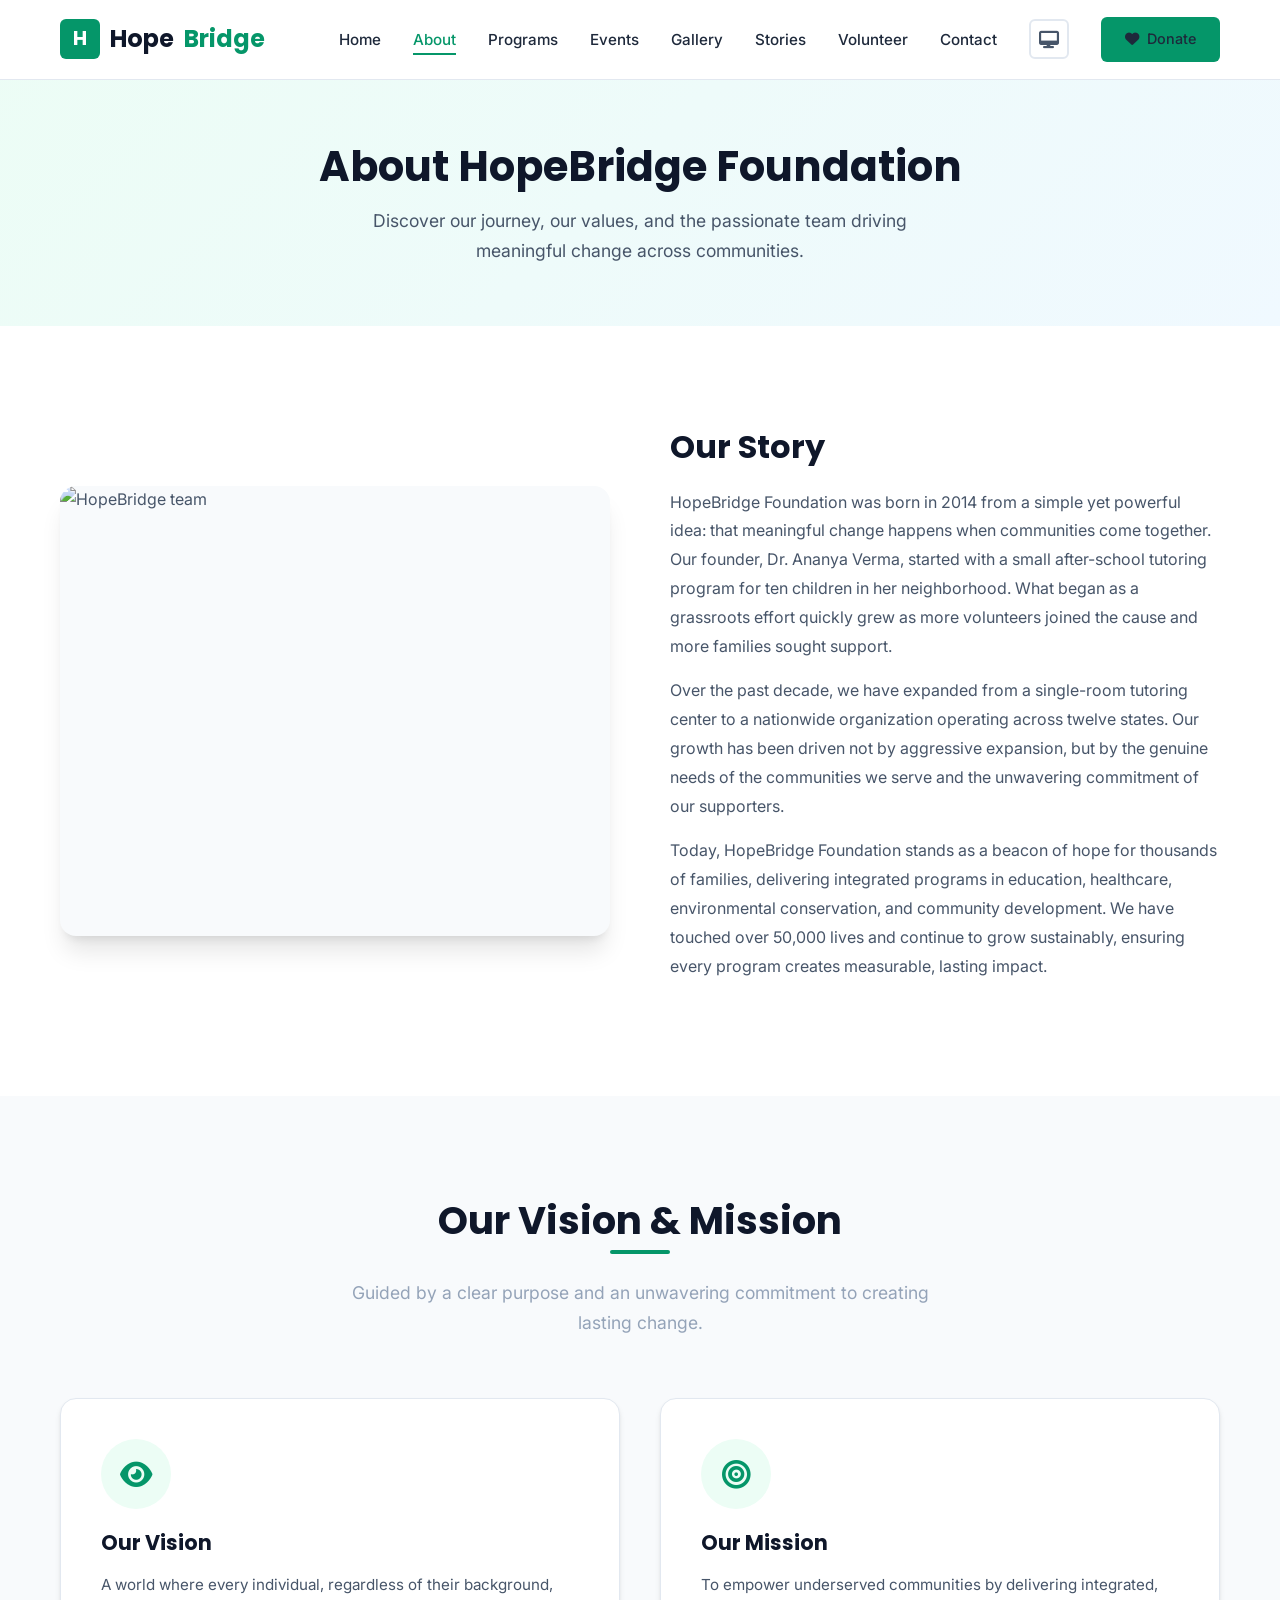
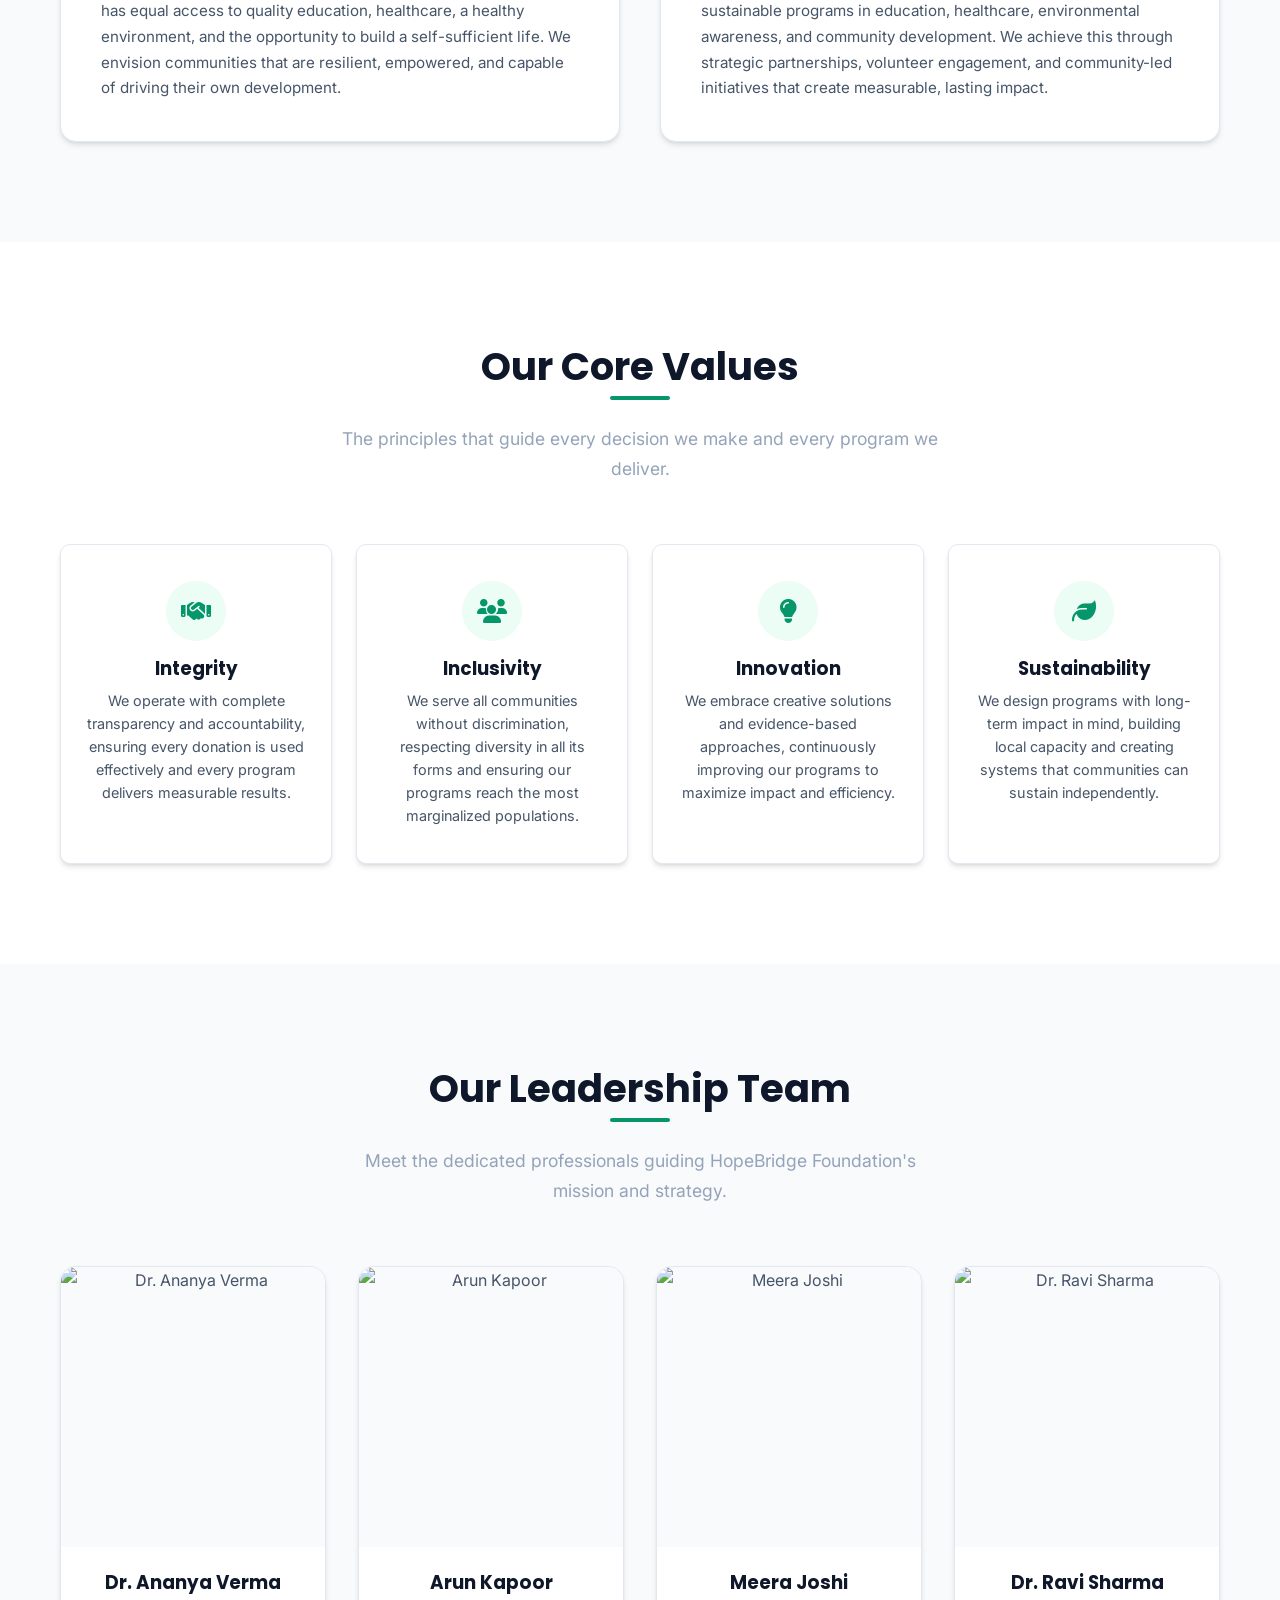
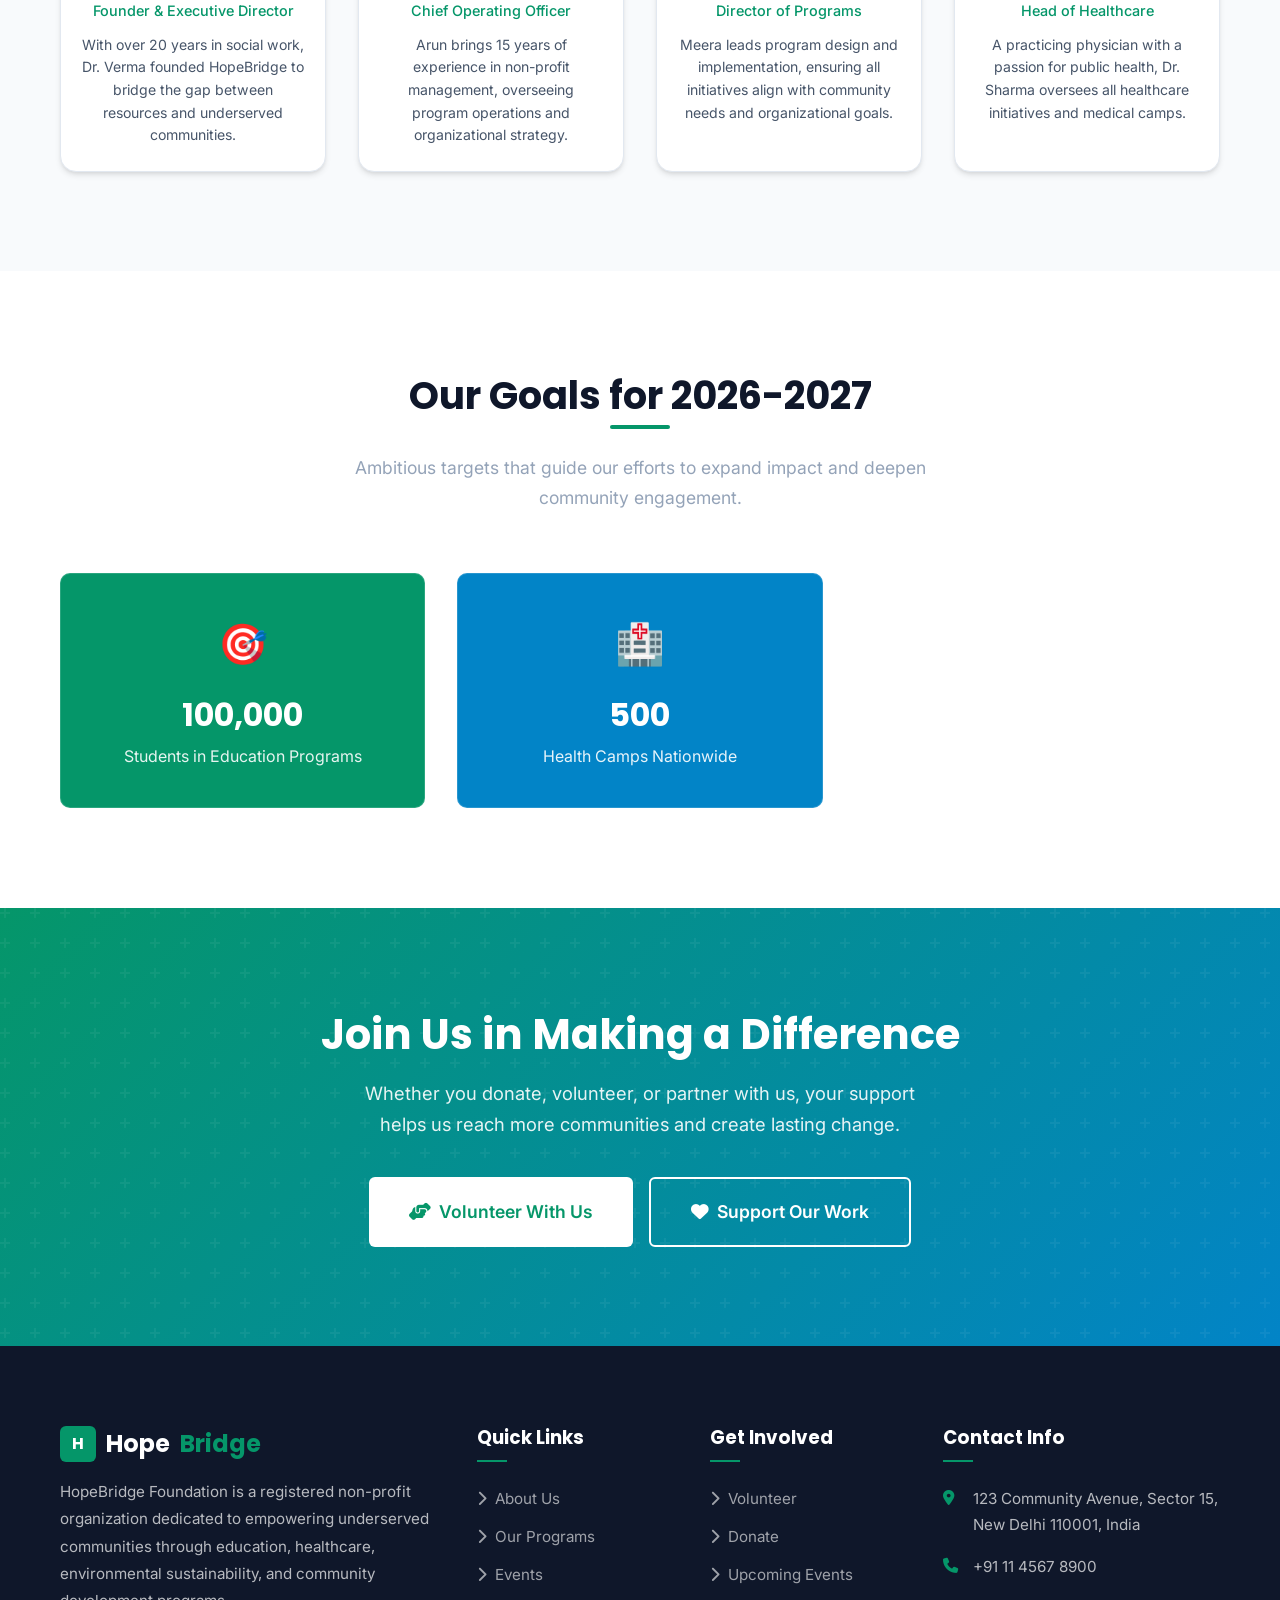
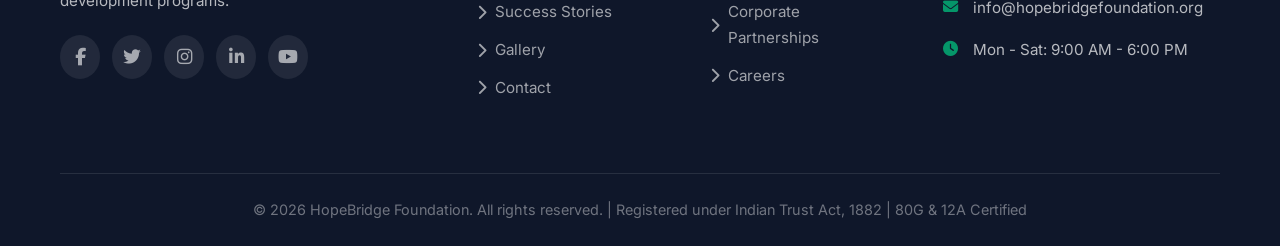
==== commit d0f1503f: "Initial commit: HopeBridge Foundation NGO Website" ====
--- a/about.html
+++ b/about.html
@@ -10,6 +10,8 @@
   <link href="https://fonts.googleapis.com/css2?family=Inter:wght@400;500;600;700&family=Poppins:wght@600;700;800&display=swap" rel="stylesheet">
   <link rel="stylesheet" href="https://cdnjs.cloudflare.com/ajax/libs/font-awesome/6.5.1/css/all.min.css">
   <link rel="stylesheet" href="css/style.css">
+  <link rel="stylesheet" href="css/responsive.css">
+  <link rel="stylesheet" href="css/theme.css">
   <link rel="icon" type="image/svg+xml" href="data:image/svg+xml,%3Csvg xmlns='http://www.w3.org/2000/svg' viewBox='0 0 100 100'%3E%3Crect width='100' height='100' rx='20' fill='%23059669'/%3E%3Ctext x='50' y='68' font-size='50' text-anchor='middle' fill='white' font-family='Arial' font-weight='bold'%3EH%3C/text%3E%3C/svg%3E">
 </head>
 <body>
@@ -28,6 +30,10 @@
         <li><a href="stories.html">Stories</a></li>
         <li><a href="volunteer.html">Volunteer</a></li>
         <li><a href="contact.html">Contact</a></li>
+        <li><button class="theme-toggle" id="themeToggle" aria-label="Light mode">
+            <i class="theme-icon fas fa-sun"></i>
+            <span class="theme-tooltip">Light mode</span>
+          </button></li>
         <li><a href="donate.html" class="btn btn-primary btn-sm"><i class="fas fa-heart"></i> Donate</a></li>
       </ul>
       <button class="nav-toggle" id="navToggle" aria-label="Toggle navigation menu">
@@ -264,5 +270,6 @@
 
   <script src="js/main.js"></script>
   <script src="js/animations.js"></script>
+  <script src="js/theme.js"></script>
 </body>
 </html>
--- a/css/responsive.css
+++ b/css/responsive.css
@@ -0,0 +1,607 @@
+/* ============================================
+   HOPEBRIDGE FOUNDATION - Responsive Styles
+   ============================================ */
+
+/* ===== GLOBAL OVERFLOW & VIEWPORT FIXES ===== */
+html {
+  overflow-x: hidden;
+  width: 100%;
+  max-width: 100vw;
+}
+
+body {
+  overflow-x: hidden;
+  width: 100%;
+  max-width: 100vw;
+  position: relative;
+}
+
+/* ===== SAFE AREA SUPPORT (iOS notch) ===== */
+.navbar .container {
+  padding-left: max(20px, env(safe-area-inset-left));
+  padding-right: max(20px, env(safe-area-inset-right));
+}
+
+img {
+  max-width: 100%;
+  height: auto;
+}
+
+/* ===== PERFORMANCE: CSS Containment ===== */
+.navbar,
+.hero,
+.section,
+.counters,
+.cta-section,
+.footer,
+.page-header,
+.gallery-grid,
+.events-grid,
+.programs-grid,
+.stories-preview,
+.story-card,
+.event-card,
+.program-card,
+.tier-card,
+.team-card,
+.mission-card,
+.value-card,
+.testimonial-card {
+  contain: layout style;
+}
+
+/* ===== LAYOUT SHIFT PREVENTION ===== */
+.hero-image img,
+.about-intro-image img,
+.program-card-image img,
+.story-card-image img,
+.event-card-image img,
+.team-card-image img,
+.program-detail-image img,
+.story-full-image img,
+.gallery-item img {
+  aspect-ratio: attr(width) / attr(height);
+  background: var(--bg-light);
+}
+
+/* ===== ACCESSIBILITY: Touch Targets ===== */
+.nav-links a,
+.gallery-filter,
+.btn,
+.back-to-top,
+.footer-social a,
+.lightbox-close,
+.lightbox-nav,
+.event-card .btn {
+  min-height: 44px;
+}
+
+.nav-toggle {
+  min-width: 44px;
+  min-height: 44px;
+  display: none;
+  flex-direction: column;
+  align-items: center;
+  justify-content: center;
+  gap: 5px;
+  cursor: pointer;
+  padding: 8px;
+  background: none;
+  border: none;
+  border-radius: var(--radius-sm);
+  position: relative;
+  right: auto;
+}
+
+/* ===== 1440px+ Large Monitors ===== */
+@media (min-width: 1440px) {
+  .container {
+    max-width: 1320px;
+  }
+}
+
+/* ===== 1200px - Desktop ===== */
+@media (max-width: 1200px) {
+  .container {
+    max-width: 100%;
+    padding: 0 24px;
+  }
+}
+
+/* ===== 1024px - Small Laptops / Landscape Tablets ===== */
+@media (max-width: 1024px) {
+  .hero-content h1 { font-size: 2.8rem; }
+  .hero .container { gap: 40px; }
+  .hero-image img { height: 400px; }
+  .mission-grid { gap: 24px; }
+  .counter-grid { gap: 20px; }
+  .counter-item .counter-number { font-size: 2.4rem; }
+  .programs-grid { gap: 24px; }
+  .stories-preview { gap: 24px; }
+  .events-grid { gap: 24px; }
+  .team-grid { gap: 24px; }
+  .footer-grid { gap: 32px; }
+  .tiers-grid { gap: 24px; }
+  .page-header h1 { font-size: 2.2rem; }
+  .about-intro { gap: 40px; }
+  .about-intro-image img { height: 380px; }
+  .program-detail { gap: 40px; padding: 32px; }
+  .program-detail-image img { height: 300px; }
+  .form-section { gap: 40px; }
+  .form-container { padding: 36px; }
+  .form-info { padding: 36px; }
+  .story-full-card { gap: 32px; }
+  .story-full-image { height: 350px; }
+  .story-full-content { padding: 32px; }
+  .values-grid { gap: 20px; }
+  .value-card { padding: 28px 20px; }
+  .team-card-image { height: 240px; }
+  .donate-overview { gap: 40px; }
+}
+
+/* ===== 768px - Tablets ===== */
+@media (max-width: 768px) {
+  .container { padding: 0 20px; }
+  .section { padding: 70px 0; }
+  .section-header { margin-bottom: 40px; }
+  .section-header h2 { font-size: 2rem; }
+  .section-header p { font-size: 1rem; }
+
+  .hero { min-height: auto; padding: 120px 0 60px; }
+  .hero .container { grid-template-columns: 1fr; gap: 40px; }
+  .hero-content h1 { font-size: 2.4rem; }
+  .hero-content p { font-size: 1.05rem; }
+  .hero-image img { height: 350px; }
+  .hero-stats { grid-template-columns: repeat(3, 1fr); gap: 16px; margin-top: 40px; }
+  .hero-stat { padding: 16px; }
+  .hero-stat h3 { font-size: 1.6rem; }
+
+  .about-intro { grid-template-columns: 1fr; gap: 32px; }
+  .about-intro-image img { height: 320px; }
+  .about-intro-content h2 { font-size: 1.8rem; }
+
+  .mission-grid { grid-template-columns: repeat(2, 1fr); gap: 20px; }
+  .mission-card { padding: 32px 20px; }
+  .mission-card h3 { font-size: 1.2rem; }
+
+  .counter-grid { grid-template-columns: repeat(2, 1fr); gap: 16px; }
+  .counter-item { padding: 24px 16px; }
+  .counter-item .counter-number { font-size: 2.2rem; }
+  .counter-item .counter-icon { font-size: 2rem; }
+  .counters { padding: 60px 0; }
+
+  .programs-grid { grid-template-columns: 1fr; gap: 24px; }
+  .program-card-image { height: 220px; }
+  .program-card-body { padding: 24px; }
+  .program-card-body h3 { font-size: 1.3rem; }
+
+  .stories-preview { grid-template-columns: 1fr; gap: 24px; }
+  .story-card-image { height: 220px; }
+  .story-card-body { padding: 24px; }
+  .story-card-body h3 { font-size: 1.2rem; }
+
+  .cta-section { padding: 70px 0; }
+  .cta-section h2 { font-size: 2rem; }
+  .cta-section p { font-size: 1.05rem; }
+
+  .testimonial-card { flex: 0 0 320px; padding: 28px; }
+
+  .footer { padding: 60px 0 0; }
+  .footer-grid { grid-template-columns: 1fr 1fr; gap: 32px; }
+  .footer-about { grid-column: 1 / -1; }
+
+  .page-header { padding: 120px 0 40px; }
+  .page-header h1 { font-size: 2rem; }
+  .page-header p { font-size: 1rem; }
+
+  .values-grid { grid-template-columns: repeat(2, 1fr); gap: 16px; }
+
+  .team-grid { grid-template-columns: repeat(2, 1fr); gap: 20px; }
+  .team-card-image { height: 260px; }
+
+  .program-detail { grid-template-columns: 1fr; gap: 32px; padding: 28px; margin-bottom: 50px; }
+  .program-detail.reverse { direction: ltr; }
+  .program-detail.reverse > * { direction: ltr; }
+  .program-detail-image img { height: 280px; }
+  .program-detail-content h3 { font-size: 1.4rem; }
+
+  .events-grid { grid-template-columns: repeat(2, 1fr); gap: 20px; }
+  .event-card-image { height: 200px; }
+
+  .gallery-grid { grid-template-columns: repeat(2, 1fr); gap: 16px; }
+  .gallery-filters { gap: 8px; }
+  .gallery-filter { padding: 8px 18px; font-size: 0.85rem; }
+
+  .lightbox-nav { width: 40px; height: 40px; font-size: 1.2rem; }
+  .lightbox-nav.prev { left: 16px; }
+  .lightbox-nav.next { right: 16px; }
+  .lightbox-close { top: 16px; right: 16px; width: 40px; height: 40px; font-size: 1.2rem; }
+
+  .story-full-card { grid-template-columns: 1fr; gap: 0; }
+  .story-full-card:nth-child(even) { direction: ltr; }
+  .story-full-card:nth-child(even) > * { direction: ltr; }
+  .story-full-image { height: 280px; }
+  .story-full-content { padding: 28px; }
+  .story-full-content .story-text { font-size: 1rem; }
+
+  .impact-metrics { grid-template-columns: 1fr; gap: 20px; margin-top: 40px; }
+  .impact-metric h3 { font-size: 2.2rem; }
+
+  .form-section { grid-template-columns: 1fr; gap: 32px; }
+  .form-container { padding: 32px 24px; }
+  .form-info { padding: 32px 24px; }
+  .form-container h2 { font-size: 1.5rem; }
+
+  .donate-overview { grid-template-columns: 1fr; gap: 32px; }
+  .donate-stats { grid-template-columns: repeat(2, 1fr); gap: 16px; }
+  .donate-stat h3 { font-size: 1.6rem; }
+
+  .tiers-grid { grid-template-columns: 1fr; gap: 20px; max-width: 420px; margin: 0 auto; }
+  .tier-card { padding: 32px 24px; }
+  .tier-card .tier-amount { font-size: 2.2rem; }
+
+  .map-container { height: 300px; }
+
+  .form-row { grid-template-columns: 1fr; gap: 0; }
+
+  .section-description { font-size: 1rem; }
+  .success-message { padding: 40px 24px; }
+  .success-message h3 { font-size: 1.5rem; }
+  .about-intro-content h2 { font-size: 1.8rem; }
+  .program-detail-content h4 { font-size: 1rem; }
+  .interest-tags { grid-template-columns: 1fr; }
+
+  /* Donate page: Secure Donation Info inline 3-col grid collapse */
+  .donate-overview + div[style*="grid"] {
+    grid-template-columns: 1fr !important;
+    gap: 20px !important;
+  }
+
+  /* About page: Vision & Mission inline 2-col grid collapse */
+  div[style*="grid-template-columns: 1fr 1fr"][style*="gap: 40px"] {
+    grid-template-columns: 1fr !important;
+    gap: 24px !important;
+  }
+
+  /* About page: Organizational Goals inline 3-col grid collapse */
+  div[style*="grid-template-columns: repeat(3, 1fr)"][style*="gap: 32px"] {
+    grid-template-columns: 1fr !important;
+    gap: 20px !important;
+    max-width: 400px !important;
+    margin-left: auto !important;
+    margin-right: auto !important;
+  }
+
+  /* Hero decorative pseudo-elements - hide on mobile to prevent overflow */
+  .hero::before,
+  .hero::after {
+    display: none;
+  }
+
+  /* Home page inline-style tier cards flex fix */
+  .tiers-grid[style*="flex"] {
+    flex-direction: column !important;
+    max-width: 100% !important;
+    margin: 0 !important;
+  }
+}
+
+/* ===== MOBILE NAVIGATION ===== */
+@media (max-width: 768px) {
+  .navbar .container {
+    padding: 0 20px;
+  }
+
+  .nav-toggle {
+    display: flex;
+    z-index: 1001;
+    margin-right: 4px;
+  }
+
+  .nav-links {
+    position: fixed;
+    top: 0;
+    right: -100%;
+    width: 280px;
+    height: 100vh;
+    height: 100dvh;
+    flex-direction: column;
+    background: var(--white);
+    padding: 100px 24px 40px;
+    gap: 4px;
+    box-shadow: -4px 0 20px rgba(0,0,0,0.1);
+    transition: right 0.3s ease;
+    align-items: flex-start;
+    z-index: 1000;
+    overflow-y: auto;
+    -webkit-overflow-scrolling: touch;
+  }
+
+  .nav-links.open {
+    right: 0;
+  }
+
+  .nav-links a {
+    width: 100%;
+    padding: 14px 0;
+    font-size: 1rem;
+    border-bottom: 1px solid var(--border);
+  }
+
+  .nav-links a::after {
+    display: none;
+  }
+
+  .nav-links a.active {
+    color: var(--primary);
+  }
+
+  .nav-links .btn {
+    width: 100%;
+    justify-content: center;
+    margin-top: 16px;
+    padding: 14px 24px;
+    font-size: 1rem;
+  }
+
+  .nav-toggle.active span:nth-child(1) {
+    transform: rotate(45deg) translate(5px, 5px);
+  }
+
+  .nav-toggle.active span:nth-child(2) {
+    opacity: 0;
+  }
+
+  .nav-toggle.active span:nth-child(3) {
+    transform: rotate(-45deg) translate(5px, -5px);
+  }
+
+  .nav-brand {
+    font-size: 1.3rem;
+  }
+  .nav-brand .brand-icon {
+    width: 34px;
+    height: 34px;
+    font-size: 1rem;
+  }
+}
+
+/* ===== 480px - Mobile ===== */
+@media (max-width: 480px) {
+  .container { padding: 0 16px; }
+  .section { padding: 50px 0; }
+  .section-header { margin-bottom: 32px; }
+  .section-header h2 { font-size: 1.6rem; }
+  .section-header h2::after { width: 40px; height: 3px; }
+  .section-header p { font-size: 0.95rem; }
+
+  .hero { padding: 100px 0 40px; }
+  .hero .container { gap: 28px; }
+  .hero-content h1 { font-size: 1.8rem; }
+  .hero-content p { font-size: 0.95rem; margin-bottom: 24px; }
+  .hero-buttons { flex-direction: column; gap: 12px; }
+  .hero-buttons .btn-lg { width: 100%; justify-content: center; }
+  .hero-image img { height: 240px; border-radius: var(--radius); }
+  .hero-stats { grid-template-columns: 1fr; gap: 12px; margin-top: 28px; }
+  .hero-stat { padding: 14px; }
+  .hero-stat h3 { font-size: 1.4rem; }
+
+  .about-intro { gap: 24px; }
+  .about-intro-image img { height: 240px; }
+  .about-intro-content h2 { font-size: 1.5rem; }
+
+  .mission-grid { grid-template-columns: 1fr; gap: 16px; }
+  .mission-card { padding: 28px 18px; }
+  .mission-icon { width: 56px; height: 56px; font-size: 1.4rem; margin-bottom: 16px; }
+  .mission-card h3 { font-size: 1.1rem; }
+  .mission-card p { font-size: 0.9rem; }
+
+  .counters { padding: 40px 0; }
+  .counter-grid { grid-template-columns: repeat(2, 1fr); gap: 12px; }
+  .counter-item { padding: 20px 12px; }
+  .counter-item .counter-icon { font-size: 1.6rem; margin-bottom: 10px; }
+  .counter-item .counter-number { font-size: 1.8rem; }
+  .counter-item .counter-label { font-size: 0.85rem; }
+
+  .programs-grid { gap: 20px; }
+  .program-card-image { height: 200px; }
+  .program-card-body { padding: 20px; }
+  .program-card-body h3 { font-size: 1.2rem; }
+  .program-card-body p { font-size: 0.9rem; }
+  .program-card-body .program-icon { width: 44px; height: 44px; font-size: 1.2rem; }
+
+  .stories-preview { gap: 20px; }
+  .story-card-image { height: 200px; }
+  .story-card-body { padding: 20px; }
+  .story-card-body p { font-size: 0.9rem; }
+  .story-author img { width: 40px; height: 40px; }
+
+  .cta-section { padding: 50px 0; }
+  .cta-section h2 { font-size: 1.6rem; }
+  .cta-section p { font-size: 0.95rem; margin-bottom: 24px; }
+  .cta-buttons { flex-direction: column; gap: 12px; padding: 0 16px; }
+  .cta-buttons .btn-lg { width: 100%; justify-content: center; }
+
+  .testimonial-card { flex: 0 0 280px; padding: 24px 20px; }
+  .testimonial-card > p { font-size: 0.9rem; }
+  .testimonial-author img { width: 44px; height: 44px; }
+  .testimonial-card .stars { font-size: 1rem; }
+
+  .footer { padding: 40px 0 0; }
+  .footer-grid { grid-template-columns: 1fr; gap: 28px; }
+  .footer-about h3 { font-size: 1.3rem; }
+  .footer-about p { font-size: 0.9rem; }
+  .footer h4 { font-size: 1.05rem; margin-bottom: 16px; }
+  .footer-links a { font-size: 0.9rem; }
+  .footer-contact li { font-size: 0.9rem; }
+  .footer-bottom { font-size: 0.8rem; padding: 16px 0; }
+
+  .page-header { padding: 100px 0 32px; }
+  .page-header h1 { font-size: 1.6rem; }
+  .page-header p { font-size: 0.95rem; }
+
+  .values-grid { grid-template-columns: 1fr; gap: 14px; }
+  .value-card { padding: 24px 18px; }
+  .value-card h3 { font-size: 1.05rem; }
+
+  .team-grid { grid-template-columns: 1fr; gap: 20px; max-width: 360px; margin: 0 auto; }
+  .team-card-image { height: 280px; }
+
+  .program-detail { padding: 20px; gap: 24px; margin-bottom: 36px; }
+  .program-detail-image img { height: 220px; }
+  .program-detail-content h3 { font-size: 1.3rem; }
+  .program-detail-content ul li { font-size: 0.9rem; }
+
+  .events-grid { grid-template-columns: 1fr; gap: 20px; }
+  .event-card-image { height: 200px; }
+  .event-card-body { padding: 20px; }
+  .event-card-body h3 { font-size: 1.1rem; }
+  .event-card-body p { font-size: 0.85rem; }
+
+  .gallery-grid { grid-template-columns: 1fr 1fr; gap: 12px; }
+  .gallery-filters { gap: 6px; flex-wrap: wrap; }
+  .gallery-filter { padding: 8px 16px; font-size: 0.8rem; }
+
+  .lightbox img { max-width: 95%; max-height: 70vh; }
+  .lightbox-nav { width: 36px; height: 36px; font-size: 1rem; }
+  .lightbox-nav.prev { left: 8px; }
+  .lightbox-nav.next { right: 8px; }
+  .lightbox-close { top: 12px; right: 12px; width: 36px; height: 36px; font-size: 1rem; }
+
+  .story-full-image { height: 220px; }
+  .story-full-content { padding: 24px 20px; }
+  .story-full-content .story-text { font-size: 0.95rem; }
+  .story-full-content .story-quote-icon { font-size: 1.5rem; }
+
+  .impact-metric { padding: 28px 20px; }
+  .impact-metric h3 { font-size: 2rem; }
+  .impact-metric p { font-size: 0.9rem; }
+
+  .form-container { padding: 24px 16px; }
+  .form-info { padding: 24px 16px; }
+  .form-container h2 { font-size: 1.3rem; }
+  .form-container > p { font-size: 0.9rem; margin-bottom: 24px; }
+  .form-group label { font-size: 0.9rem; }
+  .form-control { padding: 12px 14px; font-size: 0.95rem; }
+  .form-info-icon { width: 44px; height: 44px; min-width: 44px; font-size: 1rem; }
+  .form-info-text h4 { font-size: 1rem; }
+  .form-info-text p { font-size: 0.85rem; }
+
+  .donate-overview { gap: 24px; }
+  .donate-stats { gap: 12px; }
+  .donate-stat { padding: 18px; }
+  .donate-stat h3 { font-size: 1.4rem; }
+
+  .tiers-grid { max-width: 100%; }
+  .tier-card.featured::before { font-size: 0.7rem; padding: 3px 14px; }
+
+  .map-container { height: 240px; }
+
+  .back-to-top { width: 40px; height: 40px; font-size: 1rem; bottom: 20px; right: 16px; }
+
+  .section-description { font-size: 0.95rem; }
+
+  .hero-buttons .btn-lg,
+  .cta-buttons .btn-lg { padding: 14px 28px; font-size: 0.95rem; }
+
+  .success-message { padding: 32px 16px; }
+  .success-message h3 { font-size: 1.3rem; }
+  .success-message p { font-size: 0.9rem; }
+  .success-message .success-icon { width: 64px; height: 64px; font-size: 2rem; }
+
+  .form-row .form-group { margin-bottom: 0; }
+
+  .about-intro-content h2 { font-size: 1.5rem; }
+  .program-detail-content h4 { font-size: 1rem; }
+
+  .tier-card h3 { font-size: 1.15rem; }
+  .tier-card .tier-amount { font-size: 2rem; }
+
+  .story-author-info h4 { font-size: 0.95rem; }
+  .story-author-info span { font-size: 0.8rem; }
+
+  /* Home page tier cards inline style fix */
+  .tiers-grid[style*="flex"] .tier-card[style*="flex"] {
+    flex-direction: column !important;
+    text-align: center !important;
+    gap: 12px !important;
+    padding: 20px 16px !important;
+  }
+  .tiers-grid[style*="flex"] .tier-card[style*="flex"] .tier-icon {
+    margin-bottom: 8px !important;
+  }
+  .tiers-grid[style*="flex"] .tier-card[style*="flex"] .tier-amount {
+    font-size: 1.4rem !important;
+  }
+}
+
+/* ===== 375px - Small Mobile ===== */
+@media (max-width: 375px) {
+  .container { padding: 0 12px; }
+  .hero-content h1 { font-size: 1.6rem; }
+  .section-header h2 { font-size: 1.4rem; }
+  .counter-grid { grid-template-columns: 1fr 1fr; }
+  .counter-item .counter-number { font-size: 1.5rem; }
+  .gallery-grid { grid-template-columns: 1fr 1fr; gap: 8px; }
+  .donate-stats { grid-template-columns: 1fr 1fr; gap: 8px; }
+  .donate-stat { padding: 14px; }
+  .donate-stat h3 { font-size: 1.2rem; }
+  .mission-card { padding: 24px 16px; }
+  .team-card-image { height: 240px; }
+  .hero-image img { height: 200px; }
+  .about-intro-image img { height: 200px; }
+  .program-card-image { height: 180px; }
+  .story-card-image { height: 180px; }
+  .event-card-image { height: 180px; }
+  .program-detail-image img { height: 200px; }
+  .story-full-image { height: 200px; }
+
+  .testimonial-card { flex: 0 0 240px; }
+  .nav-links { width: 260px; }
+
+  .cta-buttons { padding: 0 12px; }
+}
+
+/* ===== 320px - Very Small Mobile ===== */
+@media (max-width: 320px) {
+  .container { padding: 0 10px; }
+  .hero-content h1 { font-size: 1.4rem; }
+  .section-header h2 { font-size: 1.3rem; }
+  .counter-grid { grid-template-columns: 1fr; }
+  .tier-card { padding: 24px 16px; }
+  .team-card-image { height: 220px; }
+  .hero-image img { height: 180px; }
+  .about-intro-image img { height: 180px; }
+  .program-card-image { height: 160px; }
+  .story-card-image { height: 160px; }
+  .event-card-image { height: 160px; }
+  .program-detail-image img { height: 180px; }
+  .story-full-image { height: 180px; }
+  .gallery-grid { grid-template-columns: 1fr; }
+  .donate-stats { grid-template-columns: 1fr; }
+  .gallery-filter { padding: 6px 12px; font-size: 0.75rem; }
+  .testimonial-card { flex: 0 0 220px; padding: 20px 16px; }
+  .nav-links { width: 240px; padding: 80px 16px 32px; }
+
+  .hero-buttons .btn-lg,
+  .cta-buttons .btn-lg { padding: 12px 24px; font-size: 0.9rem; }
+}
+
+/* ===== PRINT STYLES ===== */
+@media print {
+  .navbar,
+  .back-to-top,
+  .nav-toggle,
+  .lightbox,
+  .cta-section,
+  .footer-social {
+    display: none !important;
+  }
+  body {
+    overflow: visible !important;
+  }
+  .section {
+    padding: 30px 0;
+    page-break-inside: avoid;
+  }
+}
--- a/css/theme.css
+++ b/css/theme.css
@@ -0,0 +1,188 @@
+/* ============================================
+   HOPEBRIDGE FOUNDATION - Theme System
+   ============================================ */
+
+/* ===== Theme Transition ===== */
+html {
+  transition: background-color 0.3s ease;
+}
+
+html *,
+html *::before,
+html *::after {
+  transition: background-color 0.25s ease, color 0.25s ease, border-color 0.25s ease, box-shadow 0.25s ease;
+}
+
+/* ===== Theme Toggle Button ===== */
+.theme-toggle {
+  background: none;
+  border: 2px solid var(--border);
+  border-radius: var(--radius-sm);
+  width: 40px;
+  height: 40px;
+  display: flex;
+  align-items: center;
+  justify-content: center;
+  cursor: pointer;
+  color: var(--text);
+  font-size: 1.1rem;
+  transition: var(--transition);
+  position: relative;
+}
+
+.theme-toggle:hover {
+  border-color: var(--primary);
+  color: var(--primary);
+  background: var(--primary-bg);
+}
+
+.theme-toggle .theme-icon {
+  line-height: 1;
+}
+
+.theme-tooltip {
+  position: absolute;
+  top: calc(100% + 8px);
+  left: 50%;
+  transform: translateX(-50%);
+  background: var(--dark);
+  color: var(--white);
+  padding: 4px 10px;
+  border-radius: 4px;
+  font-size: 0.75rem;
+  white-space: nowrap;
+  opacity: 0;
+  visibility: hidden;
+  transition: var(--transition);
+  pointer-events: none;
+  font-family: var(--font-body);
+}
+
+.theme-toggle:hover .theme-tooltip {
+  opacity: 1;
+  visibility: visible;
+}
+
+/* ===== Dark Theme ===== */
+[data-theme="dark"] {
+  --primary: #34d399;
+  --primary-dark: #10b981;
+  --primary-light: #6ee7b7;
+  --primary-bg: #064e3b;
+  --secondary: #38bdf8;
+  --secondary-dark: #0284c7;
+  --secondary-light: #7dd3fc;
+  --secondary-bg: #0c4a6e;
+  --accent: #fbbf24;
+  --accent-dark: #f59e0b;
+  --accent-bg: #78350f;
+  --dark: #f1f5f9;
+  --dark-2: #e2e8f0;
+  --text: #cbd5e1;
+  --text-light: #94a3b8;
+  --border: #334155;
+  --bg-light: #0f172a;
+  --white: #1e293b;
+  --shadow-sm: 0 1px 3px rgba(0,0,0,0.4);
+  --shadow: 0 4px 6px -1px rgba(0,0,0,0.5), 0 2px 4px -2px rgba(0,0,0,0.4);
+  --shadow-lg: 0 10px 15px -3px rgba(0,0,0,0.5), 0 4px 6px -4px rgba(0,0,0,0.4);
+  --shadow-xl: 0 20px 25px -5px rgba(0,0,0,0.5), 0 8px 10px -6px rgba(0,0,0,0.4);
+}
+
+[data-theme="dark"] body {
+  background: #0f172a;
+}
+
+[data-theme="dark"] .navbar {
+  background: #1e293b;
+  border-color: #334155;
+}
+
+[data-theme="dark"] .navbar.scrolled {
+  box-shadow: 0 4px 20px rgba(0,0,0,0.5);
+}
+
+[data-theme="dark"] .hero {
+  background: linear-gradient(135deg, #022c22 0%, #082f49 100%);
+}
+
+[data-theme="dark"] .page-header {
+  background: linear-gradient(135deg, #022c22 0%, #082f49 100%);
+}
+
+[data-theme="dark"] .counters {
+  background: linear-gradient(135deg, #065f46 0%, #064e3b 100%);
+}
+
+[data-theme="dark"] .cta-section {
+  background: linear-gradient(135deg, #065f46 0%, #075985 100%);
+}
+
+[data-theme="dark"] .footer {
+  background: #020617;
+}
+
+[data-theme="dark"] .btn-white {
+  background: #ffffff;
+  color: var(--primary-dark);
+}
+
+[data-theme="dark"] .btn-white:hover {
+  background: #f1f5f9;
+  color: var(--primary-dark);
+}
+
+[data-theme="dark"] .btn-outline[style*="border-color: white"],
+[data-theme="dark"] .btn-outline[style*="color: white"] {
+  border-color: #ffffff !important;
+  color: #ffffff !important;
+}
+
+[data-theme="dark"] .nav-links {
+  background: #1e293b;
+}
+
+[data-theme="dark"] .nav-links a {
+  border-color: #334155;
+}
+
+[data-theme="dark"] .lightbox {
+  background: rgba(0,0,0,0.95);
+}
+
+[data-theme="dark"] .theme-toggle:hover {
+  background: #334155;
+}
+
+[data-theme="dark"] .impact-metric {
+  background: #1e293b;
+  border-color: #334155;
+}
+
+[data-theme="dark"] .hero-stat {
+  box-shadow: var(--shadow);
+}
+
+[data-theme="dark"] .donate-stat {
+  background: rgba(5,150,105,0.15);
+}
+
+[data-theme="dark"] .tier-card.featured {
+  background: #0f2937;
+}
+
+[data-theme="dark"] ::selection {
+  background: rgba(52,211,153,0.3);
+  color: #f1f5f9;
+}
+
+/* ===== Accessibility: Focus ===== */
+.theme-toggle:focus-visible {
+  outline: 2px solid var(--primary);
+  outline-offset: 2px;
+}
+
+/* ===== Mobile Nav Toggle in Dark Mode ===== */
+[data-theme="dark"] .nav-toggle span {
+  background: var(--dark);
+}
